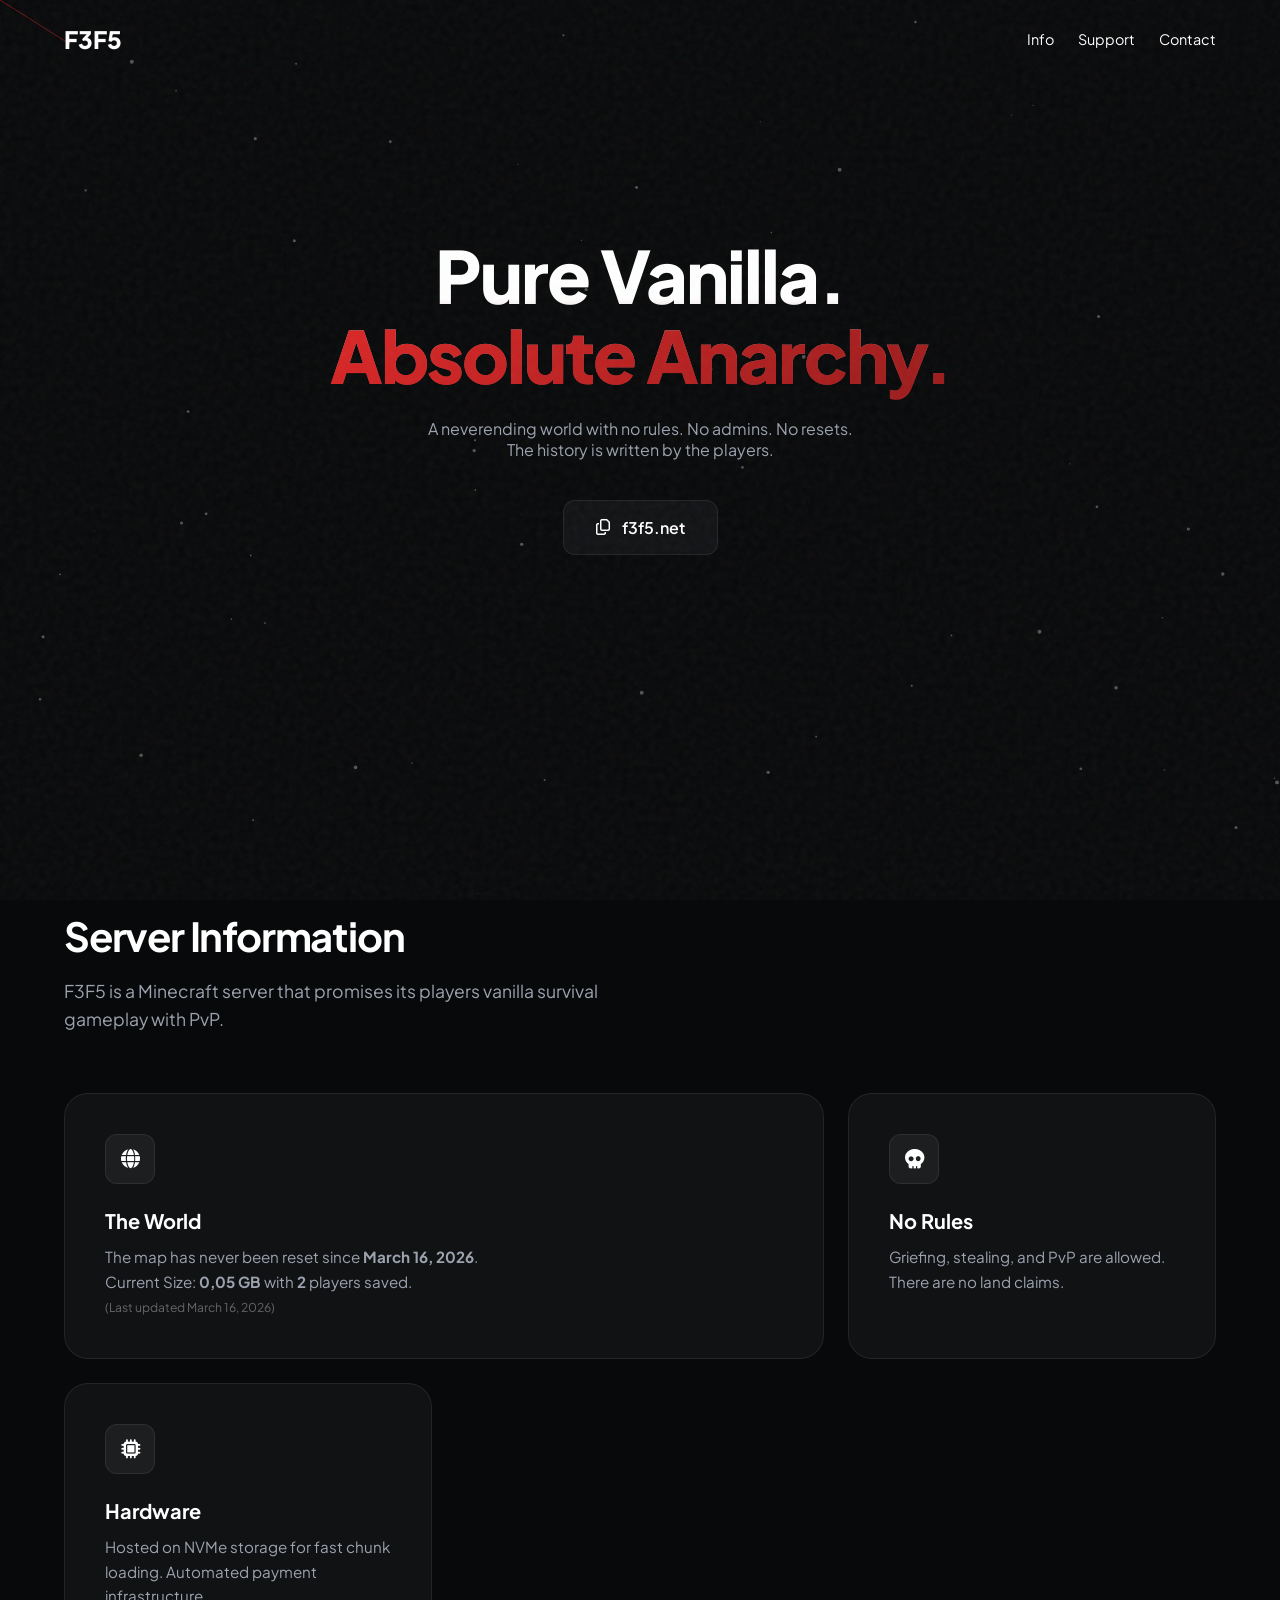
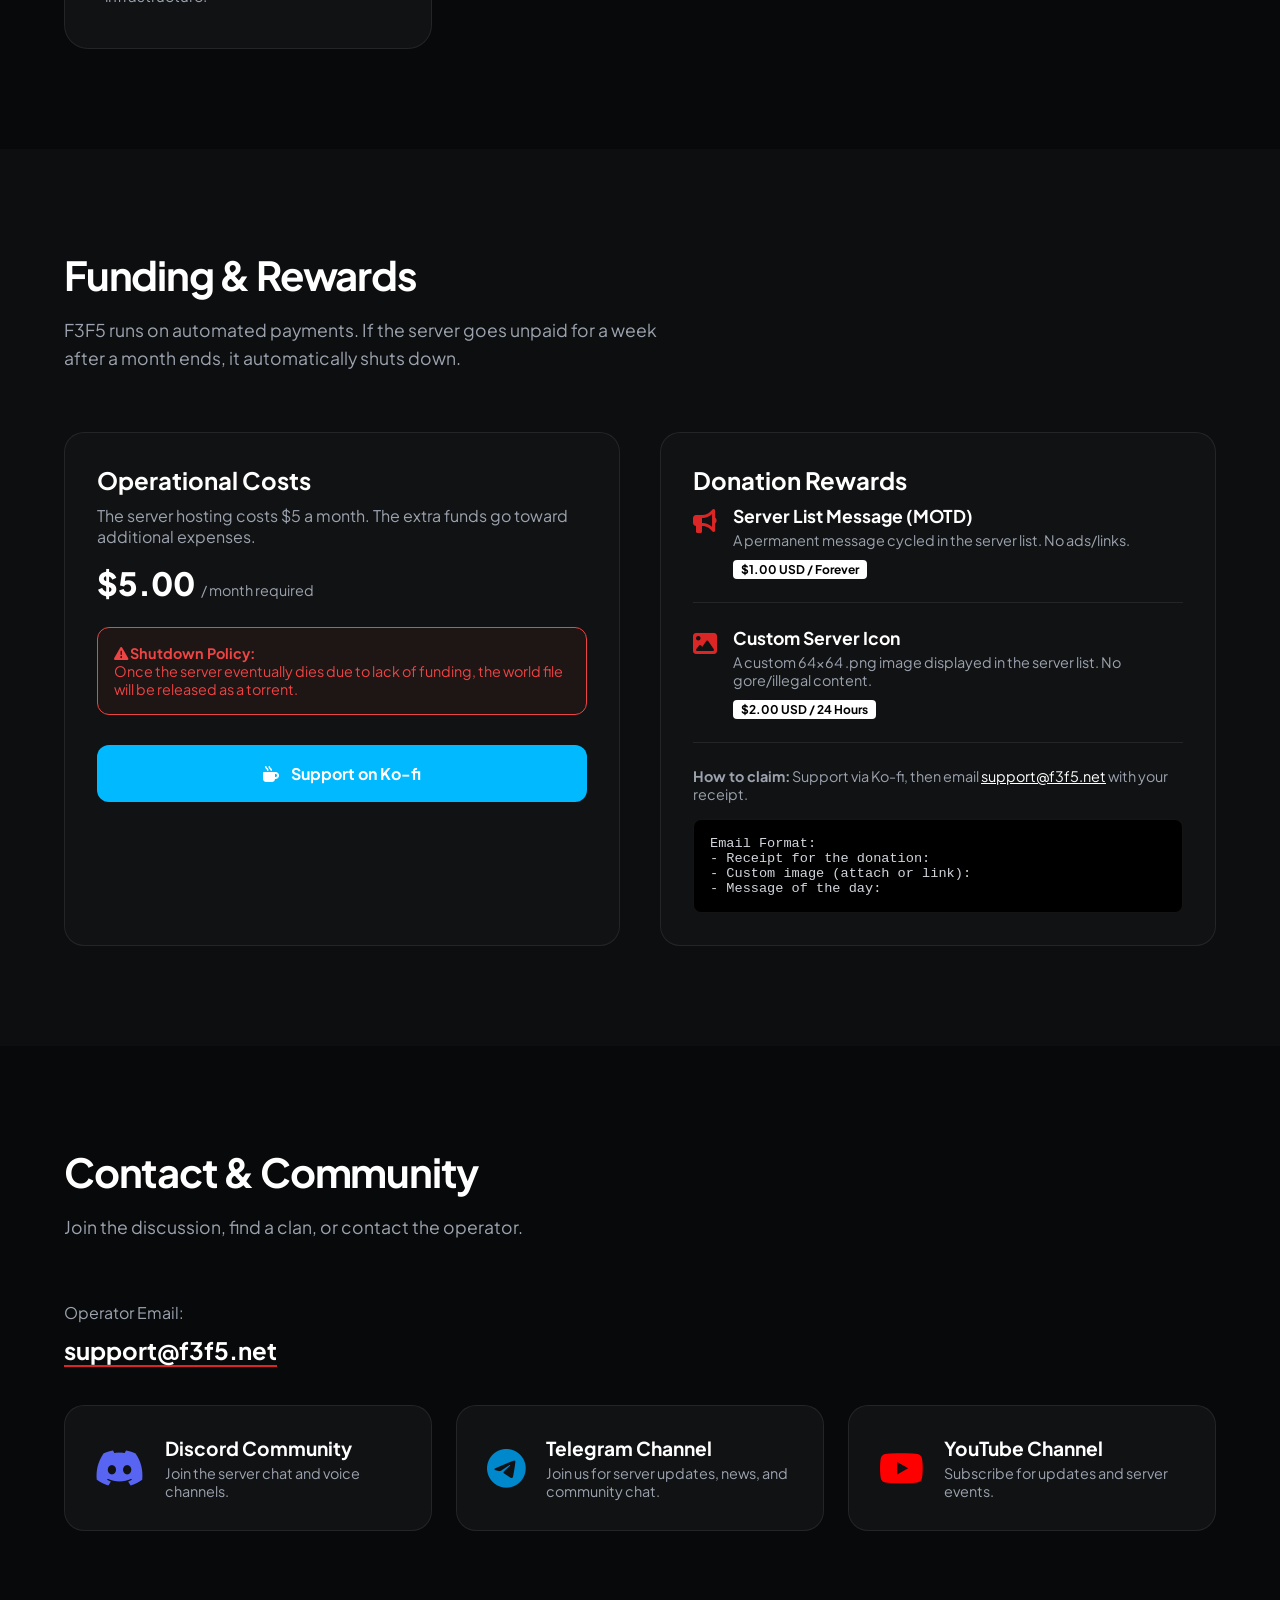
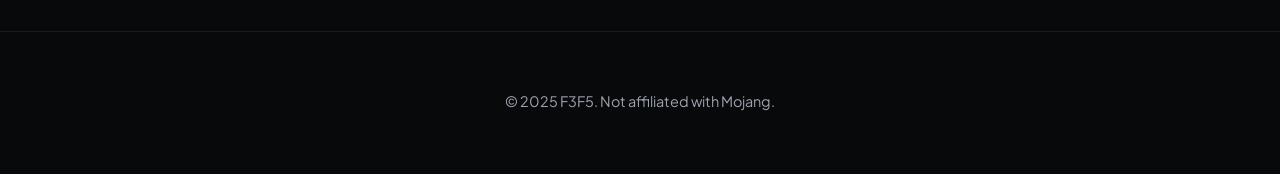
==== index.html @ 876289f9 "feat: add SEO meta tags" ====
<!DOCTYPE html>
<html lang="en">
<head>
    <meta charset="UTF-8">
    <meta name="viewport" content="width=device-width, initial-scale=1.0">
    <title>F3F5</title>

    <!-- SEO -->
    <meta name="description" content="F3F5 is a pure vanilla anarchy Minecraft server. A world with no resets, no rules, and no admins.">
    <link rel="canonical" href="https://f3f5.net/">
    <meta name="referrer" content="no-referrer-when-downgrade">
    
    <!-- Open Graph -->
    <meta property="og:site_name" content="F3F5">
    <meta property="og:type" content="website">
    <meta property="og:title" content="F3F5">
    <meta property="og:description" content="F3F5 is a pure vanilla anarchy Minecraft server. A world with no resets, no rules, and no admins.">
    <meta property="og:url" content="https://f3f5.net/">
    
    <!-- Twitter Cards -->
    <meta name="twitter:card" content="summary">
    <meta name="twitter:title" content="F3F5">
    <meta name="twitter:description" content="F3F5 is a pure vanilla anarchy Minecraft server. A world with no resets, no rules, and no admins.">
    <meta name="twitter:url" content="https://f3f5.net/">

    <!-- FAVICON -->
    <link rel="icon" type="image/png" href="/favicon-96x96.png" sizes="96x96" />
    <link rel="icon" type="image/png" href="/favicon-96x96.png" sizes="96x96" />
    <link rel="icon" type="image/svg+xml" href="/favicon.svg" />
    <link rel="shortcut icon" href="/favicon.ico" />
    <link rel="apple-touch-icon" sizes="180x180" href="/apple-touch-icon.png" />
    <meta name="apple-mobile-web-app-title" content="f3f5" />
    <link rel="manifest" href="/site.webmanifest" />

    <!-- Fonts: Plus Jakarta Sans -->
    <link rel="preconnect" href="https://fonts.googleapis.com">
    <link rel="preconnect" href="https://fonts.gstatic.com" crossorigin>
    <link href="https://fonts.googleapis.com/css2?family=Plus+Jakarta+Sans:wght@400;500;600;700;800&display=swap" rel="stylesheet">

    <!-- Icons -->
    <link rel="stylesheet" href="https://cdnjs.cloudflare.com/ajax/libs/font-awesome/6.4.0/css/all.min.css">

    <!-- AOS Animations CSS -->
    <link href="https://unpkg.com/aos@2.3.1/dist/aos.css" rel="stylesheet">

    <!-- Custom CSS -->
    <link rel="stylesheet" href="assets/css/style.css">
</head>
<body>

    <div class="noise-overlay"></div>

    <nav id="navbar">
        <div class="container nav-inner">
            <a href="#" class="logo">F3F5</a>
            <div class="nav-links">
                <a href="#info">Info</a>
                <a href="#funding">Support</a>
                <a href="#contact">Contact</a>
            </div>
        </div>
    </nav>

    <!-- HERO -->
    <section class="hero">
        <canvas id="particles-canvas"></canvas>
        <div class="container hero-content">
            <!--
            <div class="status-pill" data-aos="fade-down">
                <div class="status-dot"></div>
                Maintained by Anonymous
            </div>
            -->

            <h1 data-aos="zoom-in" data-aos-duration="1000">
                Pure Vanilla.<br><span class="gradient-text">Absolute Anarchy.</span>
            </h1>

            <p data-aos="fade-up" data-aos-delay="200" class="hero-desc">
                A neverending world with no rules. No admins. No resets.<br>
                The history is written by the players.
            </p>

            <div class="btn-copy" onclick="copyIp()" data-aos="fade-up" data-aos-delay="300">
                <i class="fa-regular fa-copy"></i>
                <span id="ip-text">f3f5.net</span>
            </div>
        </div>
    </section>

    <!-- INFO GRID -->
    <section id="info">
        <div class="container">
            <div class="section-header" data-aos="fade-right">
                <h2>Server Information</h2>
                <p>F3F5 is a Minecraft server that promises its players vanilla survival gameplay with PvP.</p>
            </div>

            <div class="spotlight-group" id="spotlight-grid">

                <!-- World Stats -->
                <div class="card bento-wide" data-aos="fade-up">
                    <div class="card-inner"></div>
                    <div class="card-content">
                        <div class="card-icon"><i class="fa-solid fa-globe"></i></div>
                        <div>
                            <h3>The World</h3>
                            <p>The map has never been reset since <strong>March 16, 2026</strong>.<br>
                            Current Size: <strong>0,05 GB</strong> with <strong>2</strong> players saved.<br>
                            <span class="sub-text">(Last updated March 16, 2026)</span></p>
                        </div>
                    </div>
                </div>

                <!-- Anarchy Concept -->
                <div class="card" data-aos="fade-up" data-aos-delay="100">
                    <div class="card-inner"></div>
                    <div class="card-content">
                        <div class="card-icon"><i class="fa-solid fa-skull"></i></div>
                        <h3>No Rules</h3>
                        <p>Griefing, stealing, and PvP are allowed. There are no land claims.</p>
                    </div>
                </div>

                <!-- Technical -->
                <div class="card" data-aos="fade-up" data-aos-delay="200">
                    <div class="card-inner"></div>
                    <div class="card-content">
                        <div class="card-icon"><i class="fa-solid fa-microchip"></i></div>
                        <h3>Hardware</h3>
                        <p>Hosted on NVMe storage for fast chunk loading. Automated payment infrastructure.</p>
                    </div>
                </div>

            </div>
        </div>
    </section>

    <!-- FUNDING & REWARDS -->
    <section id="funding" class="funding-section">
        <div class="container">
            <div class="section-header" data-aos="fade-right">
                <h2>Funding & Rewards</h2>
                <p>F3F5 runs on automated payments. If the server goes unpaid for a week after a month ends, it automatically shuts down.</p>
            </div>

            <div class="funding-grid">

                <!-- LEFT: Cost & Risk -->
                <div class="funding-box" data-aos="fade-right">
                    <h3 class="box-title">Operational Costs</h3>
                    <p class="text-muted">The server hosting costs $5 a month. The extra funds go toward additional expenses.</p>

                    <div class="price-tag">$5.00 <span class="sub-price">/ month required</span></div>

                    <div class="warning-box">
                        <i class="fa-solid fa-triangle-exclamation"></i>
                        <strong>Shutdown Policy:</strong><br>
                        Once the server eventually dies due to lack of funding, the world file will be released as a torrent.
                    </div>

                    <!-- KO-FI BUTTON -->
                    <a href="https://ko-fi.com/lokspel" target="_blank" class="btn-kofi" rel="noopener">
                          <i class="fa-solid fa-mug-hot"></i> Support on Ko-fi
                    </a>
                </div>

                <!-- RIGHT: Rewards -->
                <div class="funding-box" data-aos="fade-left">
                    <h3 class="box-title">Donation Rewards</h3>

                    <!-- Reward 1 -->
                    <div class="reward-item">
                        <div class="reward-icon"><i class="fa-solid fa-bullhorn"></i></div>
                        <div>
                            <h4 class="reward-title">Server List Message (MOTD)</h4>
                            <p class="reward-desc">A permanent message cycled in the server list. No ads/links.</p>
                            <span class="badge">$1.00 USD / Forever</span>
                        </div>
                    </div>

                    <!-- Reward 2 -->
                    <div class="reward-item">
                        <div class="reward-icon"><i class="fa-solid fa-image"></i></div>
                        <div>
                            <h4 class="reward-title">Custom Server Icon</h4>
                            <p class="reward-desc">A custom 64x64 .png image displayed in the server list. No gore/illegal content.</p>
                            <span class="badge">$2.00 USD / 24 Hours</span>
                        </div>
                    </div>

                    <div class="claim-instructions">
                        <p><strong>How to claim:</strong> Support via Ko-fi, then email <a href="mailto:support@f3f5.net" class="email-link">support@f3f5.net</a> with your receipt.</p>

                        <div class="code-block">
                            Email Format:<br>
                            - Receipt for the donation:<br>
                            - Custom image (attach or link):<br>
                            - Message of the day:
                        </div>
                    </div>
                </div>

            </div>
        </div>
    </section>

    <!-- CONTACT -->
    <section id="contact">
        <div class="container">
            <div class="section-header" data-aos="fade-up">
                <h2>Contact & Community</h2>
                <p>Join the discussion, find a clan, or contact the operator.</p>
            </div>

           <p class="contact-label">Operator Email:</p>
            <a href="mailto:support@f3f5.net" class="big-email">
                support@f3f5.net
            </a>

            <!-- SOCIAL GRID -->
            <div class="social-grid">

                <a href="/discord" target="_blank" class="social-card discord" data-aos="fade-up" data-aos-delay="100">
                    <i class="fa-brands fa-discord"></i>
                    <div class="social-info">
                        <h3>Discord Community</h3>
                        <p>Join the server chat and voice channels.</p>
                    </div>
                </a>

                <a href="https://t.me/f3f5_net" target="_blank" class="social-card telegram" data-aos="fade-up" data-aos-delay="300">
                    <i class="fa-brands fa-telegram"></i>
                        <div class="social-info">
                        <h3>Telegram Channel</h3>
                        <p>Join us for server updates, news, and community chat.</p>
                    </div>
                </a>

                <a href="https://www.youtube.com/@mishacantstream" target="_blank" class="social-card youtube" data-aos="fade-up" data-aos-delay="200">
                    <i class="fa-brands fa-youtube"></i>
                    <div class="social-info">
                        <h3>YouTube Channel</h3>
                        <p>Subscribe for updates and server events.</p>
                    </div>
                </a>

            </div>
        </div>
    </section>

    <footer>
        <div class="container">
            <p>&copy; 2025 F3F5. Not affiliated with Mojang.</p>
        </div>
    </footer>

    <div class="toast" id="toast">
        <i class="fa-solid fa-check-circle" style="color: #10b981;"></i>
        IP Copied: f3f5.net
    </div>

    <!-- AOS JS Library -->
    <script src="https://unpkg.com/aos@2.3.1/dist/aos.js"></script>

    <!-- Custom JS -->
    <script src="assets/js/script.js"></script>
</body>
</html>
---- assets/css/style.css ----
/* --- 1. SETUP & VARIABLES --- */
:root {
    --bg-main: #08090a;
    --bg-card: #111214;
    --accent: #dc2626; /* Red for Anarchy */
    --kofi: #00b9fe;
    --discord: #5865F2;
    --telegram: #0088cc;
    --youtube: #FF0000;
    --text-main: #ffffff;
    --text-muted: #9ca3af;
    --border: rgba(255, 255, 255, 0.08);
    --spotlight-color: rgba(255, 255, 255, 0.1);
    --spotlight-color: rgba(255, 255, 255, 0.1);
}

/* Globally prevent the page from being wider than the viewport */
html, body {
    max-width: 100%;
    overflow-x: hidden;
}

* { margin: 0; padding: 0; box-sizing: border-box; }

body {
    background-color: var(--bg-main);
    color: var(--text-main);
    font-family: 'Plus Jakarta Sans', sans-serif;
    position: relative;
}
/* Noise Texture */
.noise-overlay {
    position: fixed; top: 0; left: 0; width: 100%; height: 100%;
    background: url("data:image/svg+xml,%3Csvg viewBox='0 0 200 200' xmlns='http://www.w3.org/2000/svg'%3E%3Cfilter id='noiseFilter'%3E%3CfeTurbulence type='fractalNoise' baseFrequency='0.65' numOctaves='3' stitchTiles='stitch'/%3E%3C/filter%3E%3Crect width='100%25' height='100%25' filter='url(%23noiseFilter)' opacity='0.05'/%3E%3C/svg%3E");
    pointer-events: none; z-index: 999;
}

/* --- 2. UTILS --- */
.container { max-width: 1200px; margin: 0 auto; padding: 0 24px; position: relative; z-index: 2; }
section { padding: 100px 0; }

.section-header { margin-bottom: 60px; max-width: 600px; }
.section-header h2 { font-size: 2.5rem; font-weight: 700; margin-bottom: 16px; letter-spacing: -0.03em; }
.section-header p { color: var(--text-muted); font-size: 1.1rem; line-height: 1.6; }

.gradient-text {
    background: linear-gradient(135deg, #dc2626 0%, #991b1b 100%);
    -webkit-background-clip: text;
    -webkit-text-fill-color: transparent;
}

.text-muted { color: var(--text-muted); }

/* --- 3. CARDS --- */
.spotlight-group {
    display: grid;
    gap: 24px;
    grid-template-columns: repeat(auto-fit, minmax(300px, 1fr));
}

.card {
    background-color: var(--bg-card);
    border: 1px solid var(--border);
    border-radius: 24px;
    padding: 40px;
    position: relative;
    overflow: hidden;
    transition: transform 0.3s ease;
    display: flex;
    flex-direction: column;
    justify-content: space-between;
}

.card::before {
    content: '';
    position: absolute;
    top: 0; left: 0; right: 0; bottom: 0;
    background: radial-gradient(
        800px circle at var(--mouse-x) var(--mouse-y), 
        var(--spotlight-color), 
        transparent 40%
    );
    z-index: 0; opacity: 0; transition: opacity 0.5s; pointer-events: none;
}

.card-inner { position: absolute; inset: 1px; background: var(--bg-card); border-radius: 23px; z-index: 1; }
.card-content { position: relative; z-index: 2; height: 100%; display: flex; flex-direction: column; }
.card:hover { transform: translateY(-5px); }
.card:hover::before { opacity: 1; }

.bento-wide { grid-column: span 2; }
@media(max-width: 768px) { .bento-wide { grid-column: span 1; } }

.card-icon {
    width: 50px; height: 50px; border-radius: 12px;
    background: rgba(255,255,255,0.05); display: flex; align-items: center; justify-content: center;
    font-size: 1.2rem; margin-bottom: 24px; color: #fff; border: 1px solid var(--border);
}
.card h3 { font-size: 1.25rem; margin-bottom: 12px; font-weight: 700; }
.card p { color: var(--text-muted); line-height: 1.6; font-size: 0.95rem; }
.sub-text { font-size: 0.8em; color: #666; }

/* --- 4. HERO --- */
.hero {
    min-height: 90vh; display: flex; align-items: center; justify-content: center;
    text-align: center; position: relative; padding-top: 80px;
}
#particles-canvas { position: absolute; top: 0; left: 0; width: 100%; height: 100%; z-index: 0; }
.hero-content { z-index: 3; position: relative; padding: 0 20px; }

.status-pill {
    display: inline-flex; align-items: center; gap: 8px;
    padding: 8px 16px; border-radius: 50px;
    background: rgba(220, 38, 38, 0.1);
    border: 1px solid rgba(220, 38, 38, 0.2);
    font-size: 0.85rem; font-weight: 600; color: #ef4444;
    margin-bottom: 30px; backdrop-filter: blur(10px);
}
.status-dot { width: 6px; height: 6px; background: #ef4444; border-radius: 50%; box-shadow: 0 0 10px #ef4444; }

.hero h1 {
    font-size: 4.5rem; font-weight: 800; line-height: 1.1; margin-bottom: 24px;
    letter-spacing: -2px;
    background: linear-gradient(to bottom, #fff 40%, #7f1d1d 100%);
    -webkit-background-clip: text; -webkit-text-fill-color: transparent;
}
.hero-desc { max-width: 600px; margin: 0 auto 40px auto; color: var(--text-muted); }

.btn-copy {
    background: var(--bg-card); border: 1px solid var(--border); padding: 16px 32px;
    border-radius: 12px; color: #fff; font-weight: 600; display: flex; align-items: center; gap: 12px;
    cursor: pointer; transition: 0.3s; margin: 0 auto; width: fit-content;
}
.btn-copy:hover { border-color: var(--accent); box-shadow: 0 0 30px rgba(220, 38, 38, 0.2); }

/* --- 5. KOFI & FUNDING --- */
.funding-section { background: rgba(255,255,255,0.02); }
.funding-grid { display: grid; grid-template-columns: 1fr 1fr; gap: 40px; margin-top: 40px; }
.funding-box {
    background: rgba(255,255,255,0.02); border: 1px solid var(--border);
    padding: 32px; border-radius: 20px;
}
.box-title { font-size: 1.5rem; margin-bottom: 10px; }
.price-tag { font-size: 2rem; font-weight: 800; color: var(--text-main); margin: 16px 0; }
.sub-price { font-size: 0.9rem; color: var(--text-muted); font-weight: 400; }

.warning-box {
    margin-top: 24px; padding: 16px; border: 1px solid #ef4444; border-radius: 12px;
    background: rgba(239, 68, 68, 0.05); color: #ef4444; font-size: 0.9rem;
}

.btn-kofi {
    background: var(--kofi);
    color: #fff;
    padding: 18px 32px;
    border-radius: 12px;
    font-weight: 700;
    text-decoration: none;
    display: flex;
    align-items: center;
    justify-content: center;
    gap: 12px;
    transition: all 0.3s ease;
    margin-top: 30px;
    border: none;
}
.btn-kofi:hover { transform: translateY(-2px); box-shadow: 0 10px 30px rgba(0, 185, 254, 0.3); }

/* Rewards */
.reward-item {
    display: flex; align-items: flex-start; gap: 16px; margin-bottom: 24px;
    padding-bottom: 24px; border-bottom: 1px solid var(--border);
}
.reward-item:last-child { border-bottom: none; margin-bottom: 0; padding-bottom: 0; }
.reward-icon { font-size: 1.5rem; color: var(--accent); }
.reward-title { font-size: 1.1rem; margin-bottom: 4px; }
.reward-desc { font-size: 0.9rem; color: var(--text-muted); margin-bottom: 8px; }
.badge { background: #fff; color: #000; font-size: 0.75rem; padding: 2px 8px; border-radius: 4px; font-weight: 700; }

.claim-instructions { margin-top: 20px; font-size: 0.9rem; color: var(--text-muted); }
.email-link { color: #fff; }
.code-block {
    background: #000; padding: 16px; border-radius: 8px; font-family: monospace;
    font-size: 0.85rem; color: #d1d5db; margin-top: 16px; border: 1px solid var(--border);
}

/* --- 6. SOCIAL CARDS --- */
.social-grid {
    display: grid;
    grid-template-columns: repeat(auto-fit, minmax(250px, 1fr));
    gap: 24px;
    margin-top: 40px;
}
.social-card {
    background: var(--bg-card);
    border: 1px solid var(--border);
    border-radius: 20px;
    padding: 30px;
    text-decoration: none;
    color: #fff;
    display: flex;
    align-items: center;
    gap: 20px;
    transition: all 0.3s ease;
}
.social-card i { font-size: 2.5rem; transition: 0.3s; }
.social-card.discord:hover { border-color: var(--discord); background: rgba(88, 101, 242, 0.1); }
.social-card.discord i { color: var(--discord); }
.social-card.telegram:hover { border-color: #0088cc; background: rgba(0, 136, 204, 0.1); } .social-card.telegram i { color: #0088cc; }
.social-card.youtube:hover { border-color: var(--youtube); background: rgba(255, 0, 0, 0.1); }
.social-card.youtube i { color: var(--youtube); }
.social-info h3 { font-size: 1.2rem; margin-bottom: 4px; }
.social-info p { color: var(--text-muted); font-size: 0.9rem; }

.contact-label { color: var(--text-muted); margin-bottom: 12px; }
.big-email { font-size: 1.5rem; color: #fff; text-decoration: none; font-weight: 700; border-bottom: 2px solid var(--accent); }

/* --- 7. NAVBAR & FOOTER --- */
nav {
    position: fixed; top: 0; width: 100%; z-index: 100; padding: 24px 0; transition: 0.3s;
}
nav.scrolled {
    padding: 16px 0; background: rgba(8, 9, 10, 0.9);
    backdrop-filter: blur(12px); border-bottom: 1px solid var(--border);
}
.nav-inner { display: flex; justify-content: space-between; align-items: center; }
.logo { font-weight: 800; font-size: 1.5rem; color: #fff; text-decoration: none; }
.nav-links { display: flex; gap: 24px; }
.nav-links a { color: #fff; text-decoration: none; font-size: 0.9rem; }

footer { padding: 60px 0; border-top: 1px solid var(--border); text-align: center; color: var(--text-muted); font-size: 0.9rem; }

.toast {
    position: fixed; bottom: 30px; left: 50%; transform: translateX(-50%) translateY(100px);
    background: #fff; color: #000; padding: 12px 24px; border-radius: 50px;
    font-weight: 600; opacity: 0; transition: 0.4s; z-index: 1000;
}
.toast.show { transform: translateX(-50%) translateY(0); opacity: 1; }

@media (max-width: 900px) {
    .funding-grid { grid-template-columns: 1fr; }
    .hero h1 { font-size: 3rem; }
}
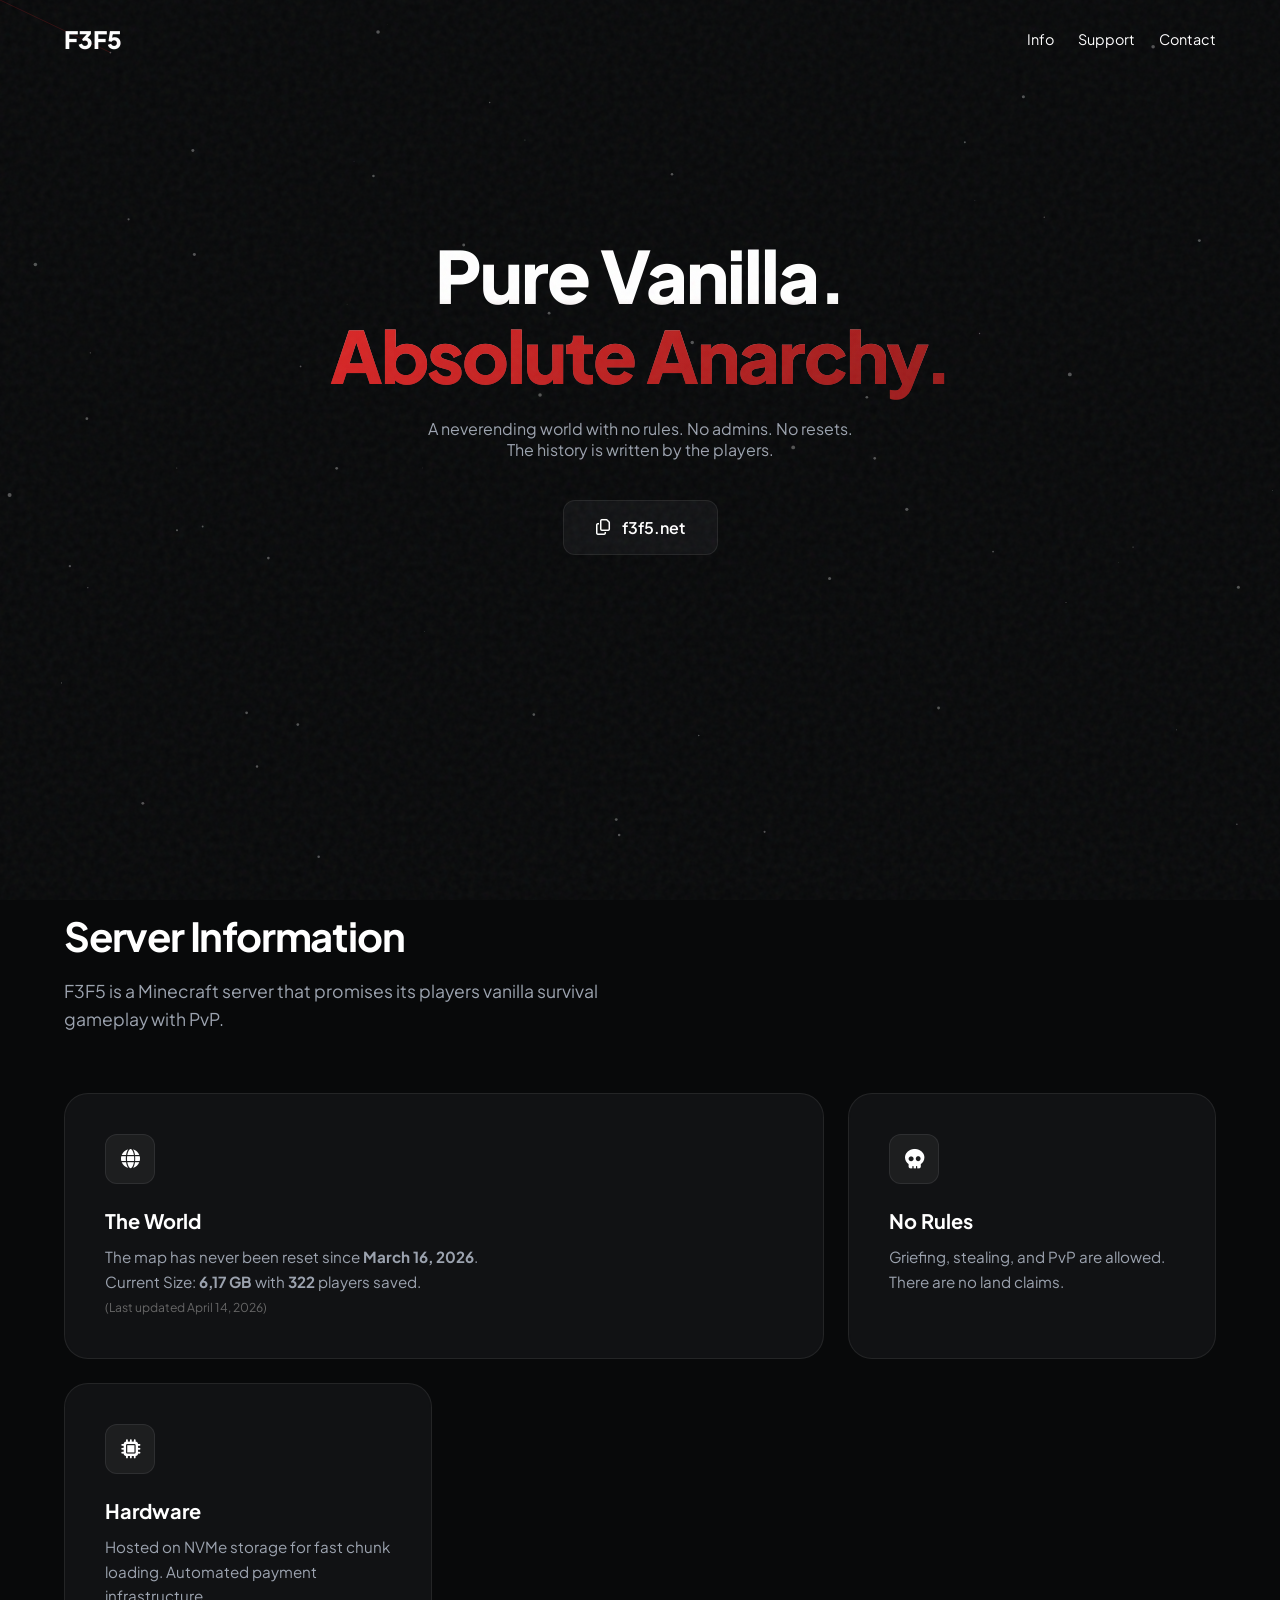
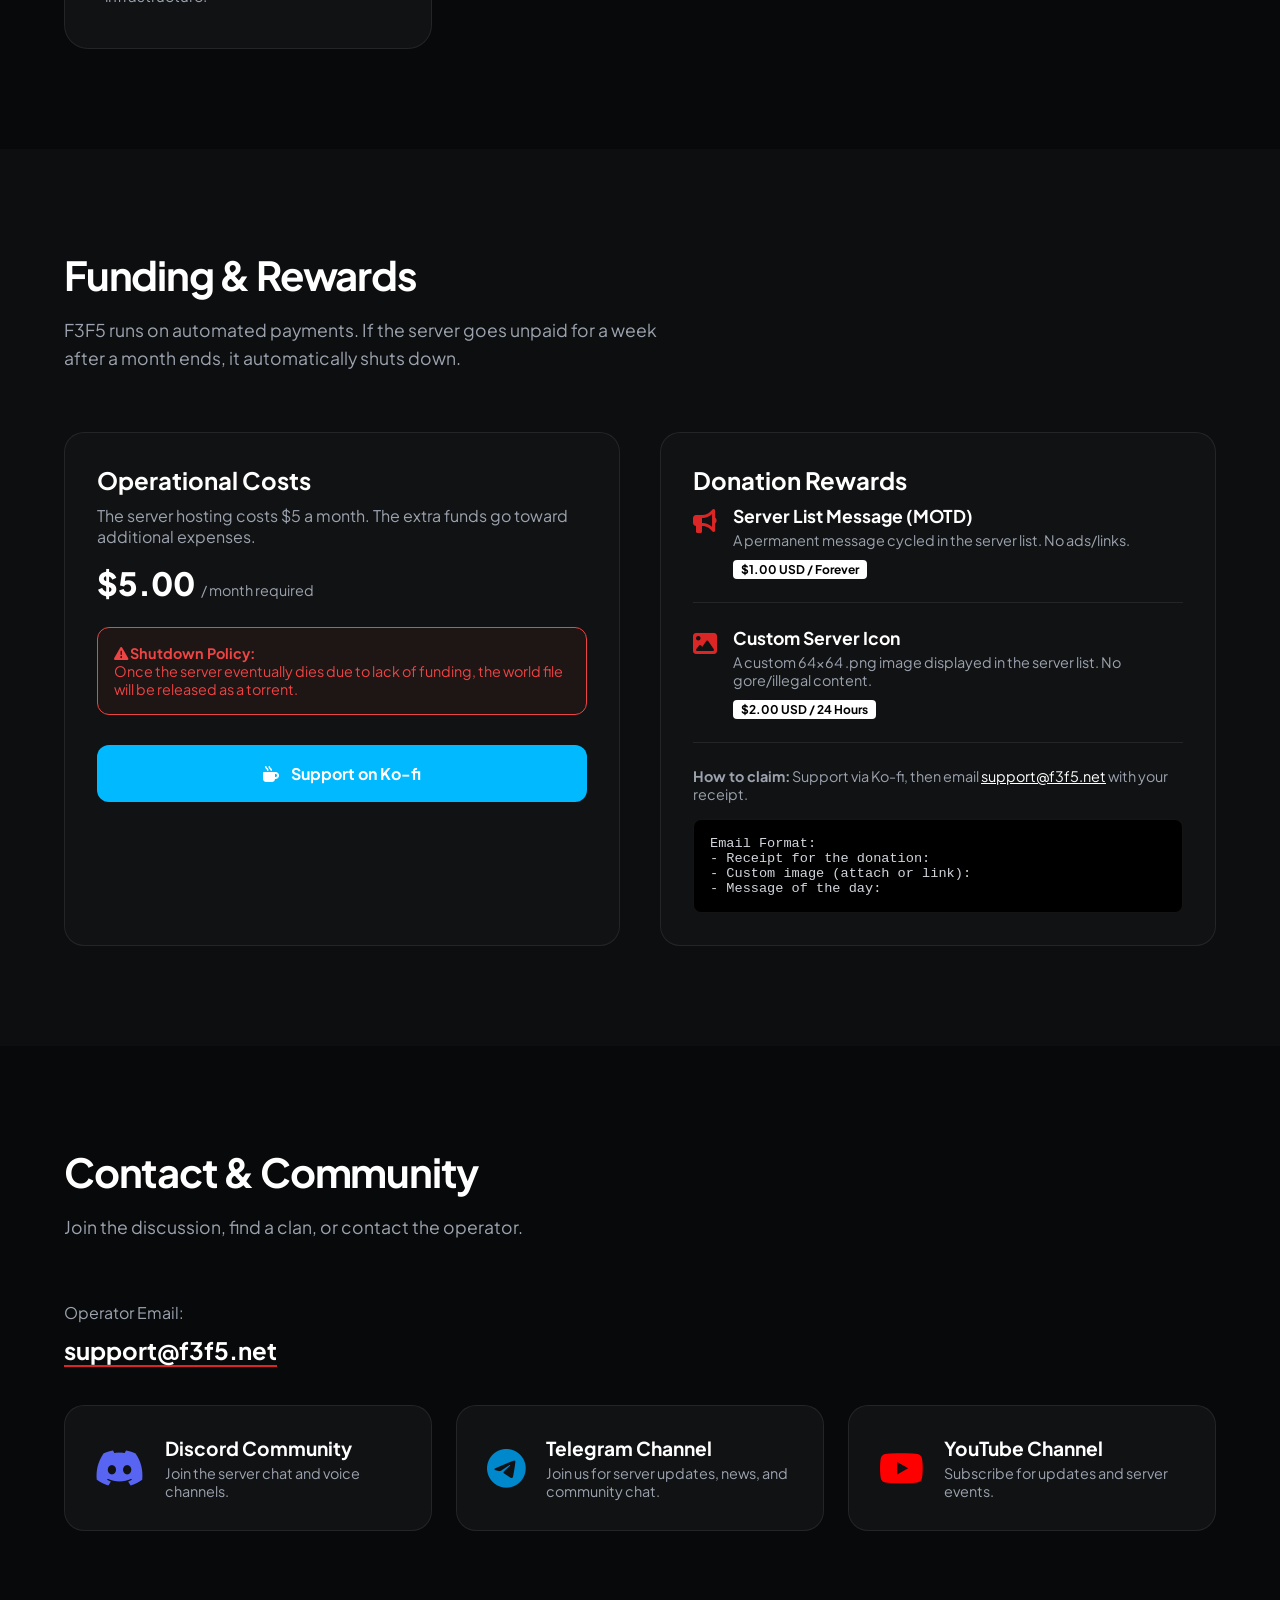
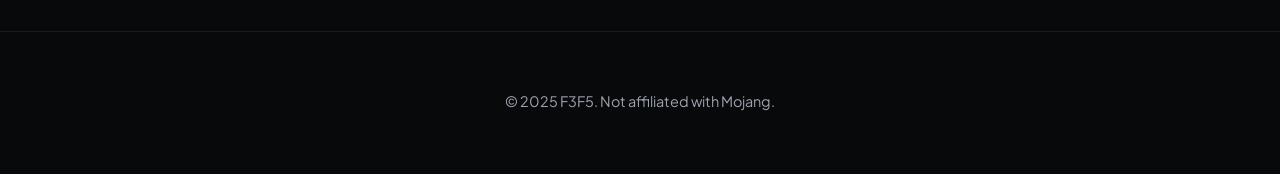
==== commit 098e1bf3: "Update index.html" ====
--- a/index.html
+++ b/index.html
@@ -106,8 +106,8 @@
                         <div>
                             <h3>The World</h3>
                             <p>The map has never been reset since <strong>March 16, 2026</strong>.<br>
-                            Current Size: <strong>0,05 GB</strong> with <strong>2</strong> players saved.<br>
-                            <span class="sub-text">(Last updated March 16, 2026)</span></p>
+                            Current Size: <strong>6,17 GB</strong> with <strong>322</strong> players saved.<br>
+                            <span class="sub-text">(Last updated April 14, 2026)</span></p>
                         </div>
                     </div>
                 </div>
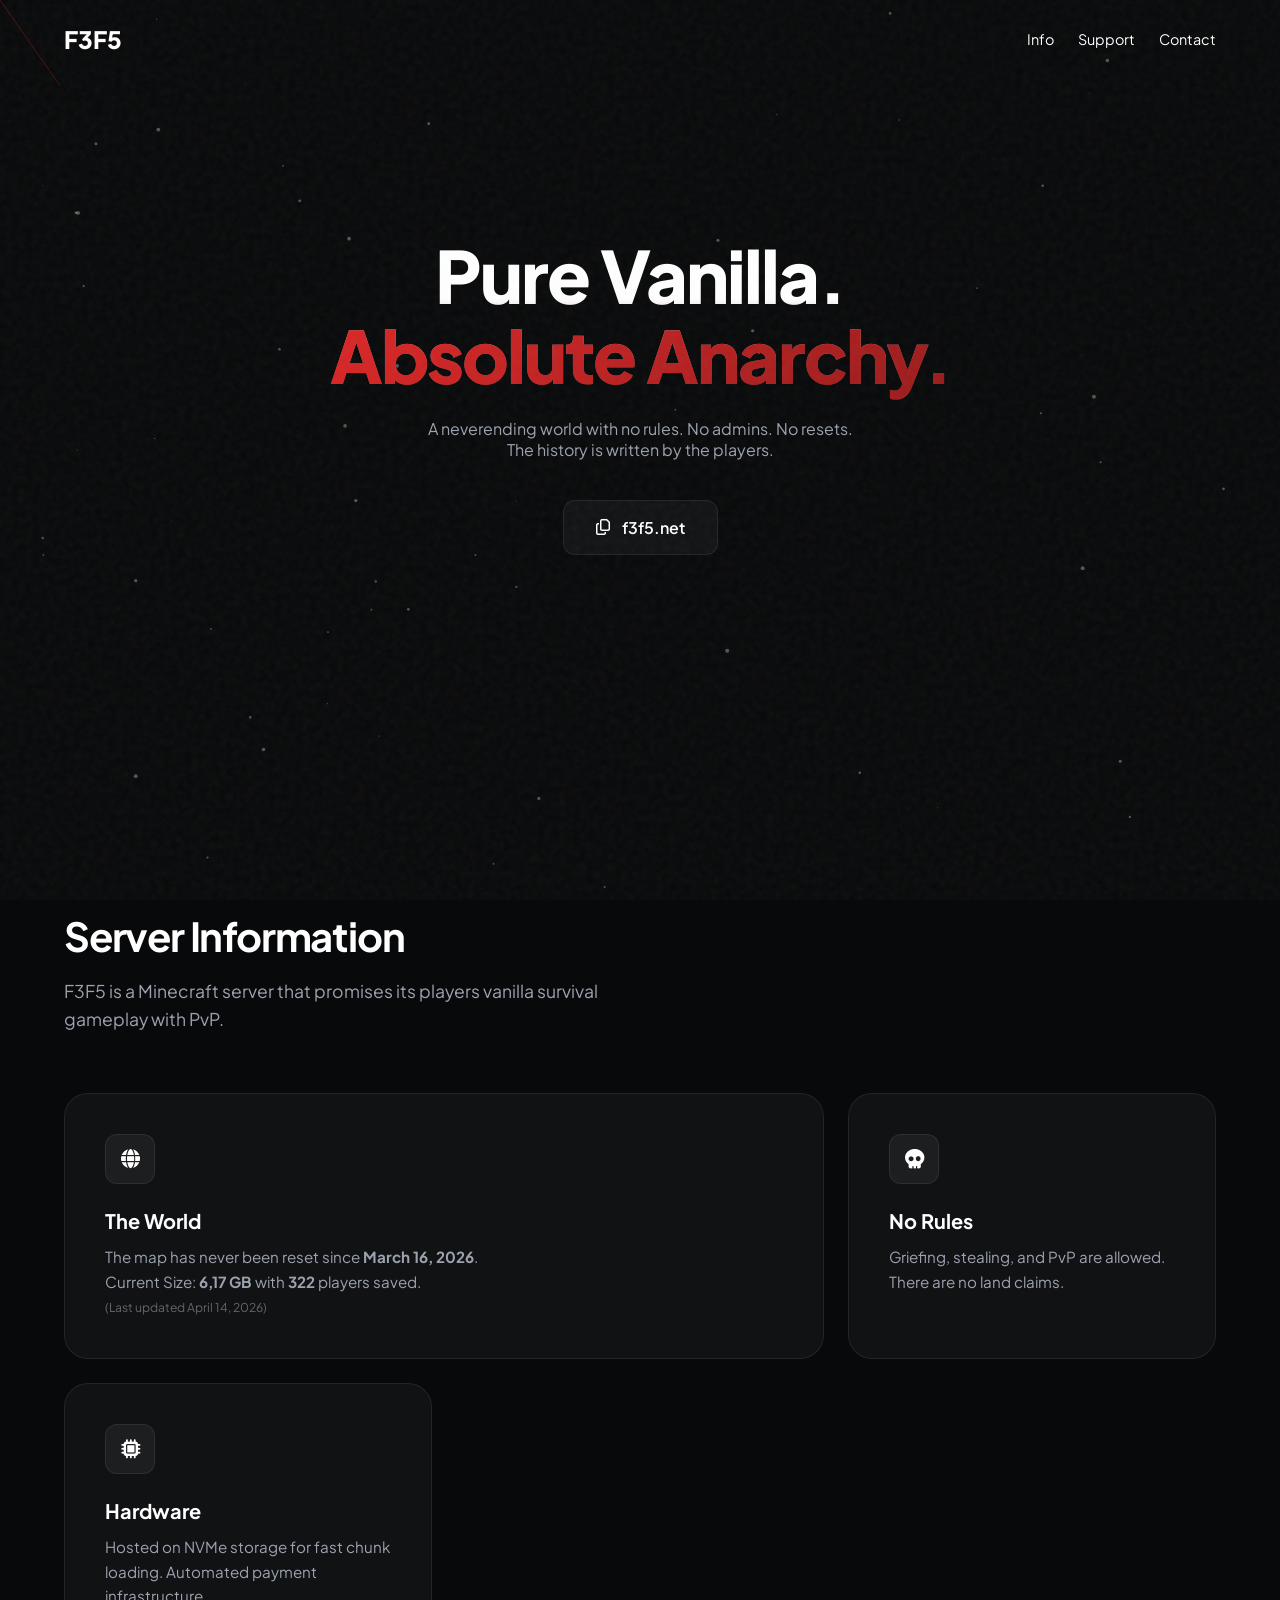
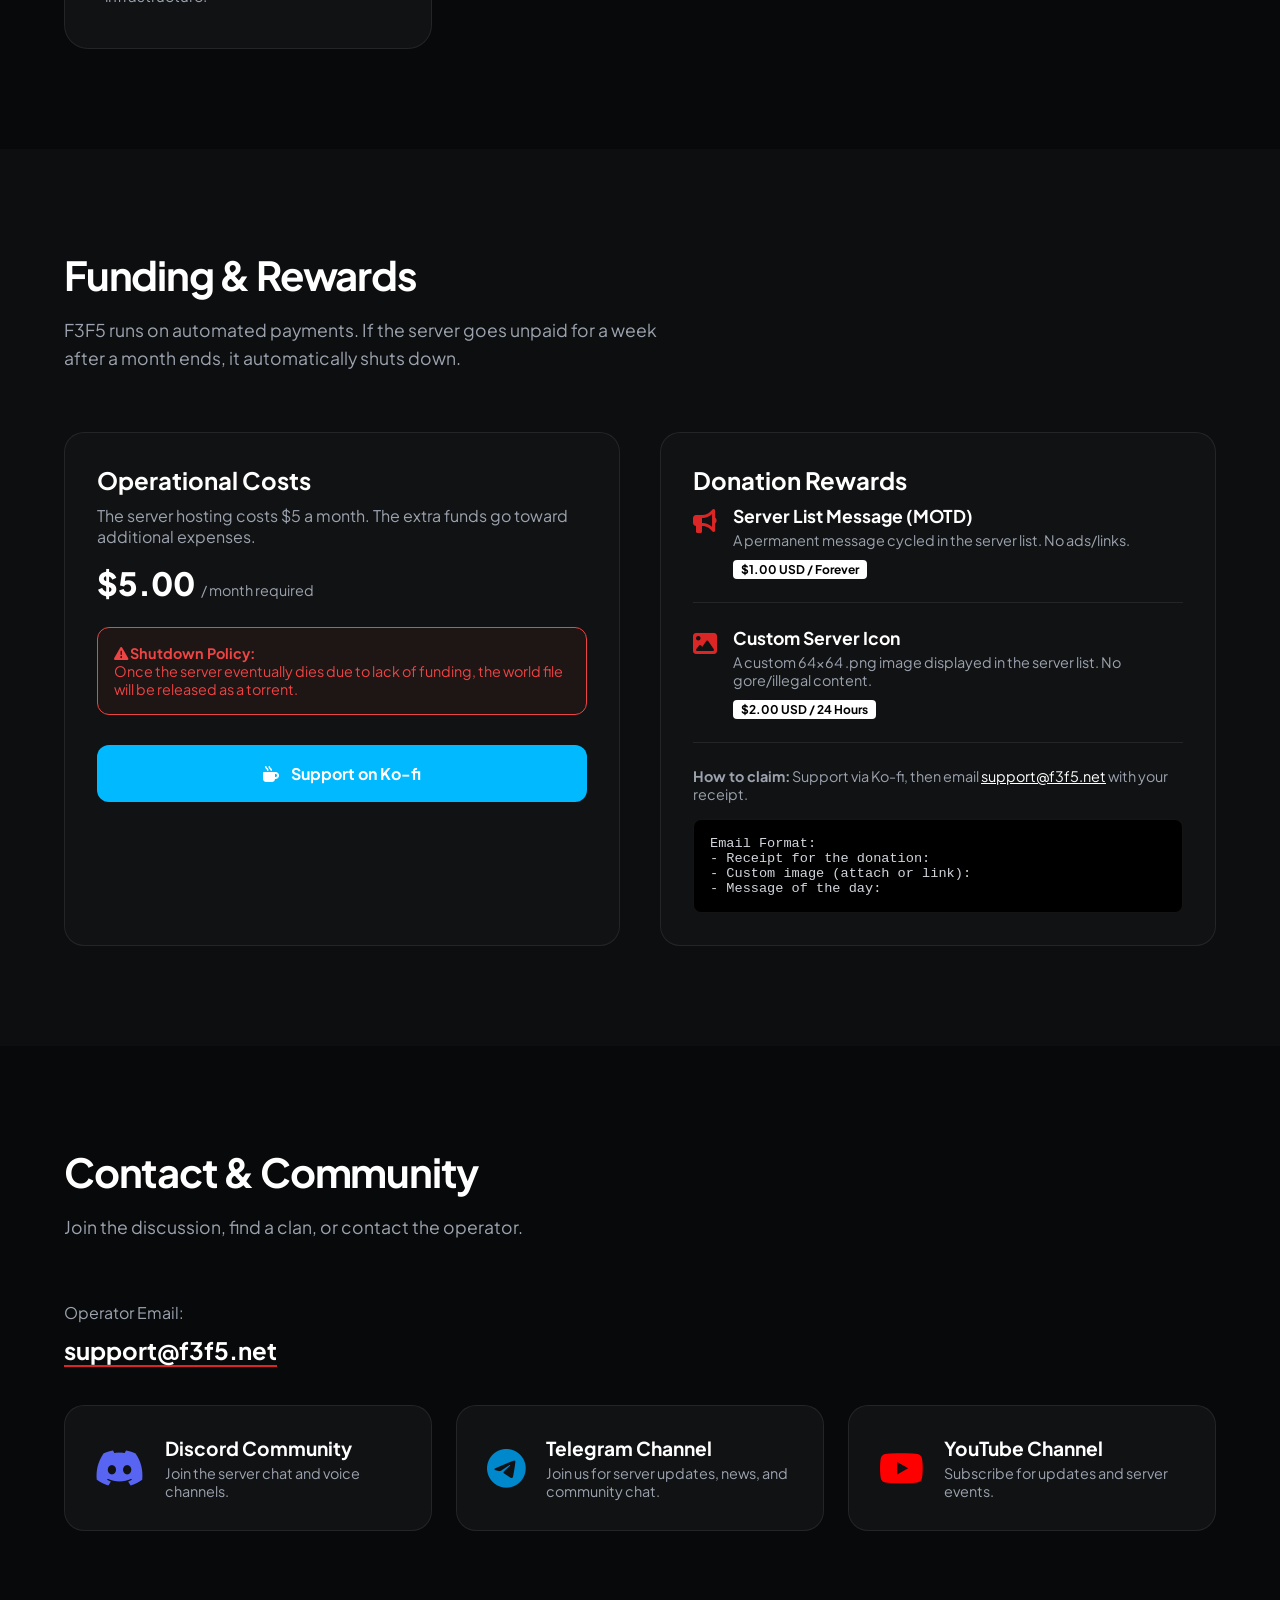
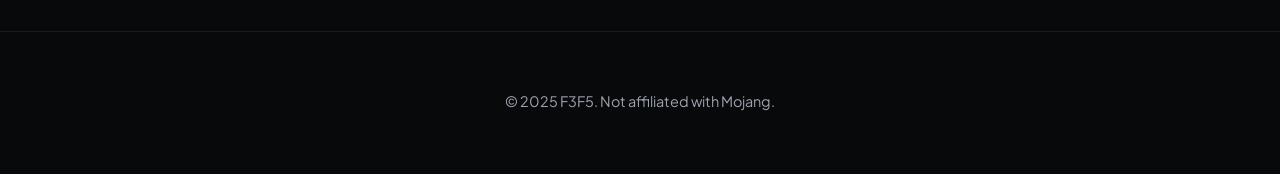
==== commit d58f7159: "LICENSE" ====
--- a/index.html
+++ b/index.html
@@ -265,5 +265,11 @@
 
     <!-- Custom JS -->
     <script src="assets/js/script.js"></script>
+
+    <!--
+    This Source Code Form is subject to the terms of the Mozilla Public
+    License, v. 2.0. If a copy of the MPL was not distributed with this
+    file, You can obtain one at https://mozilla.org/MPL/2.0/.
+    -->
 </body>
 </html>
--- a/assets/css/style.css
+++ b/assets/css/style.css
@@ -1,3 +1,9 @@
+/*
+This Source Code Form is subject to the terms of the Mozilla Public
+License, v. 2.0. If a copy of the MPL was not distributed with this
+file, You can obtain one at https://mozilla.org/MPL/2.0/.
+*/
+
 /* --- 1. SETUP & VARIABLES --- */
 :root {
     --bg-main: #08090a;
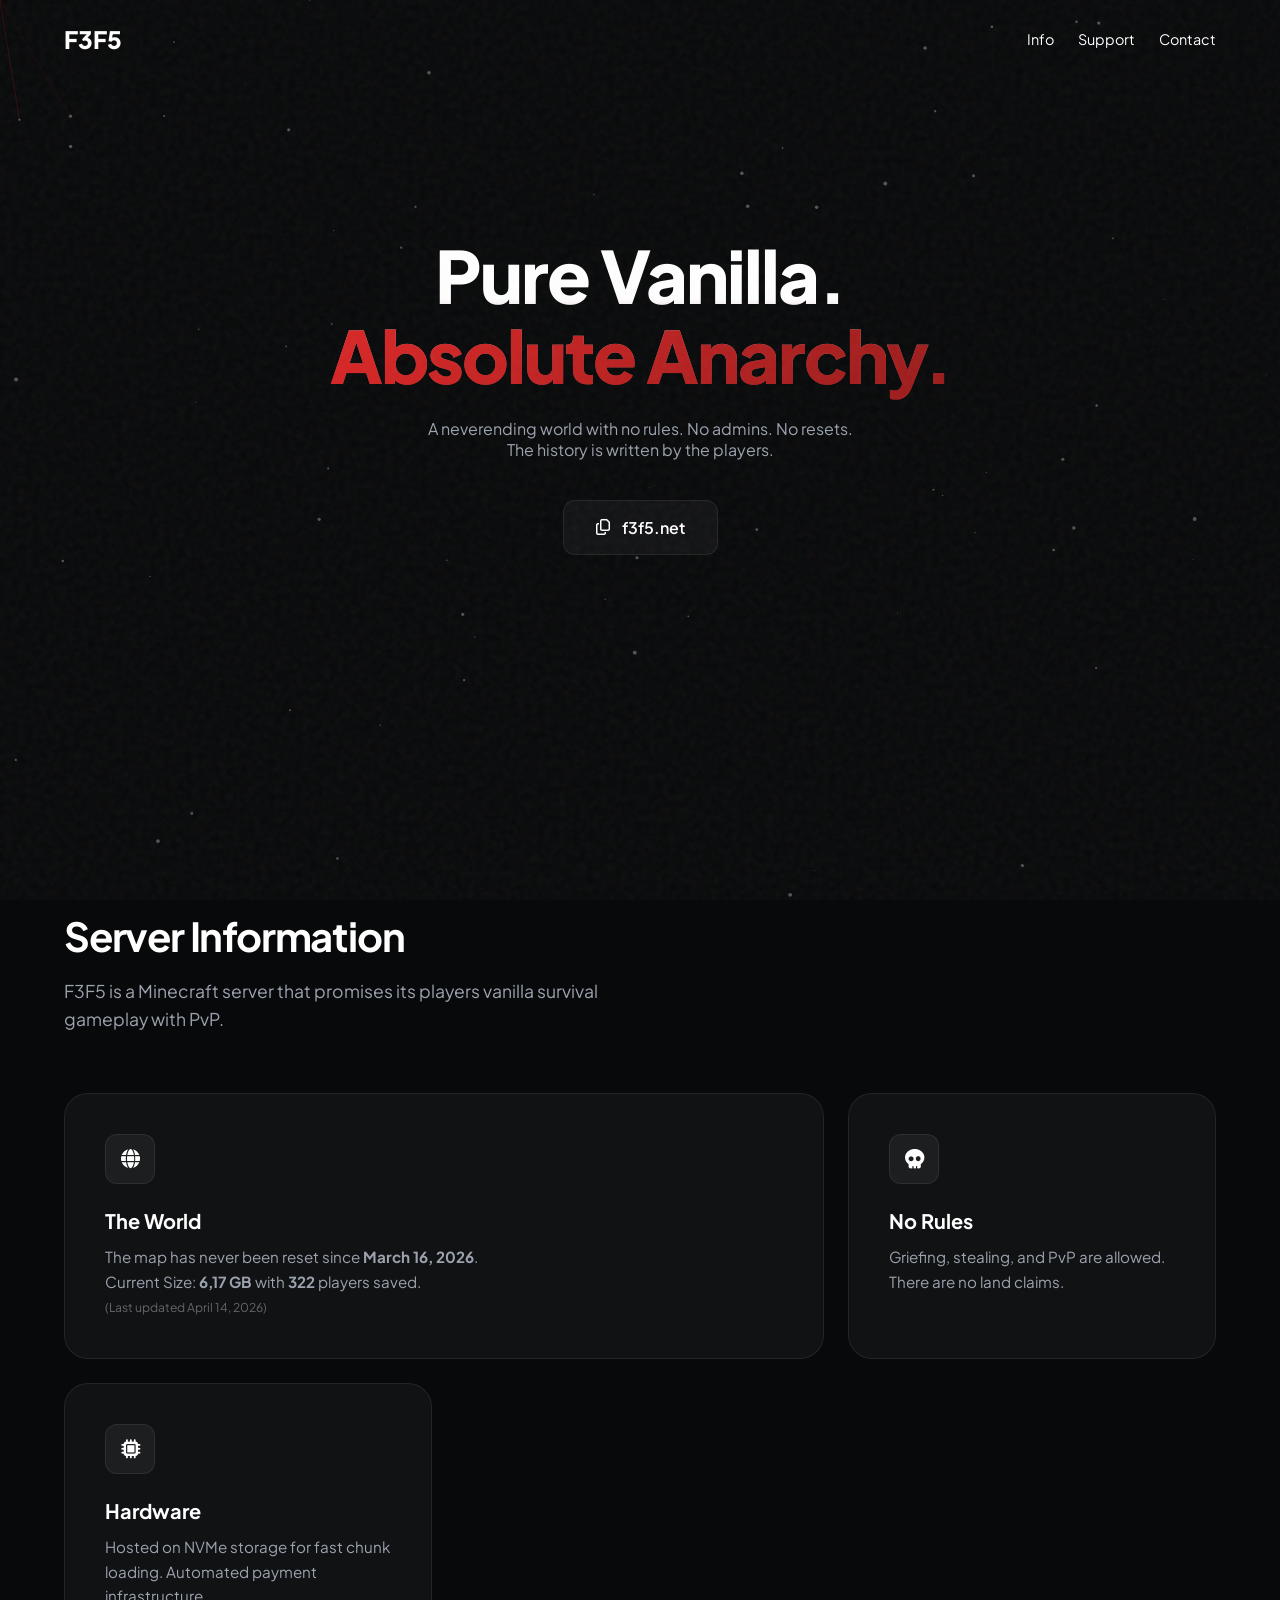
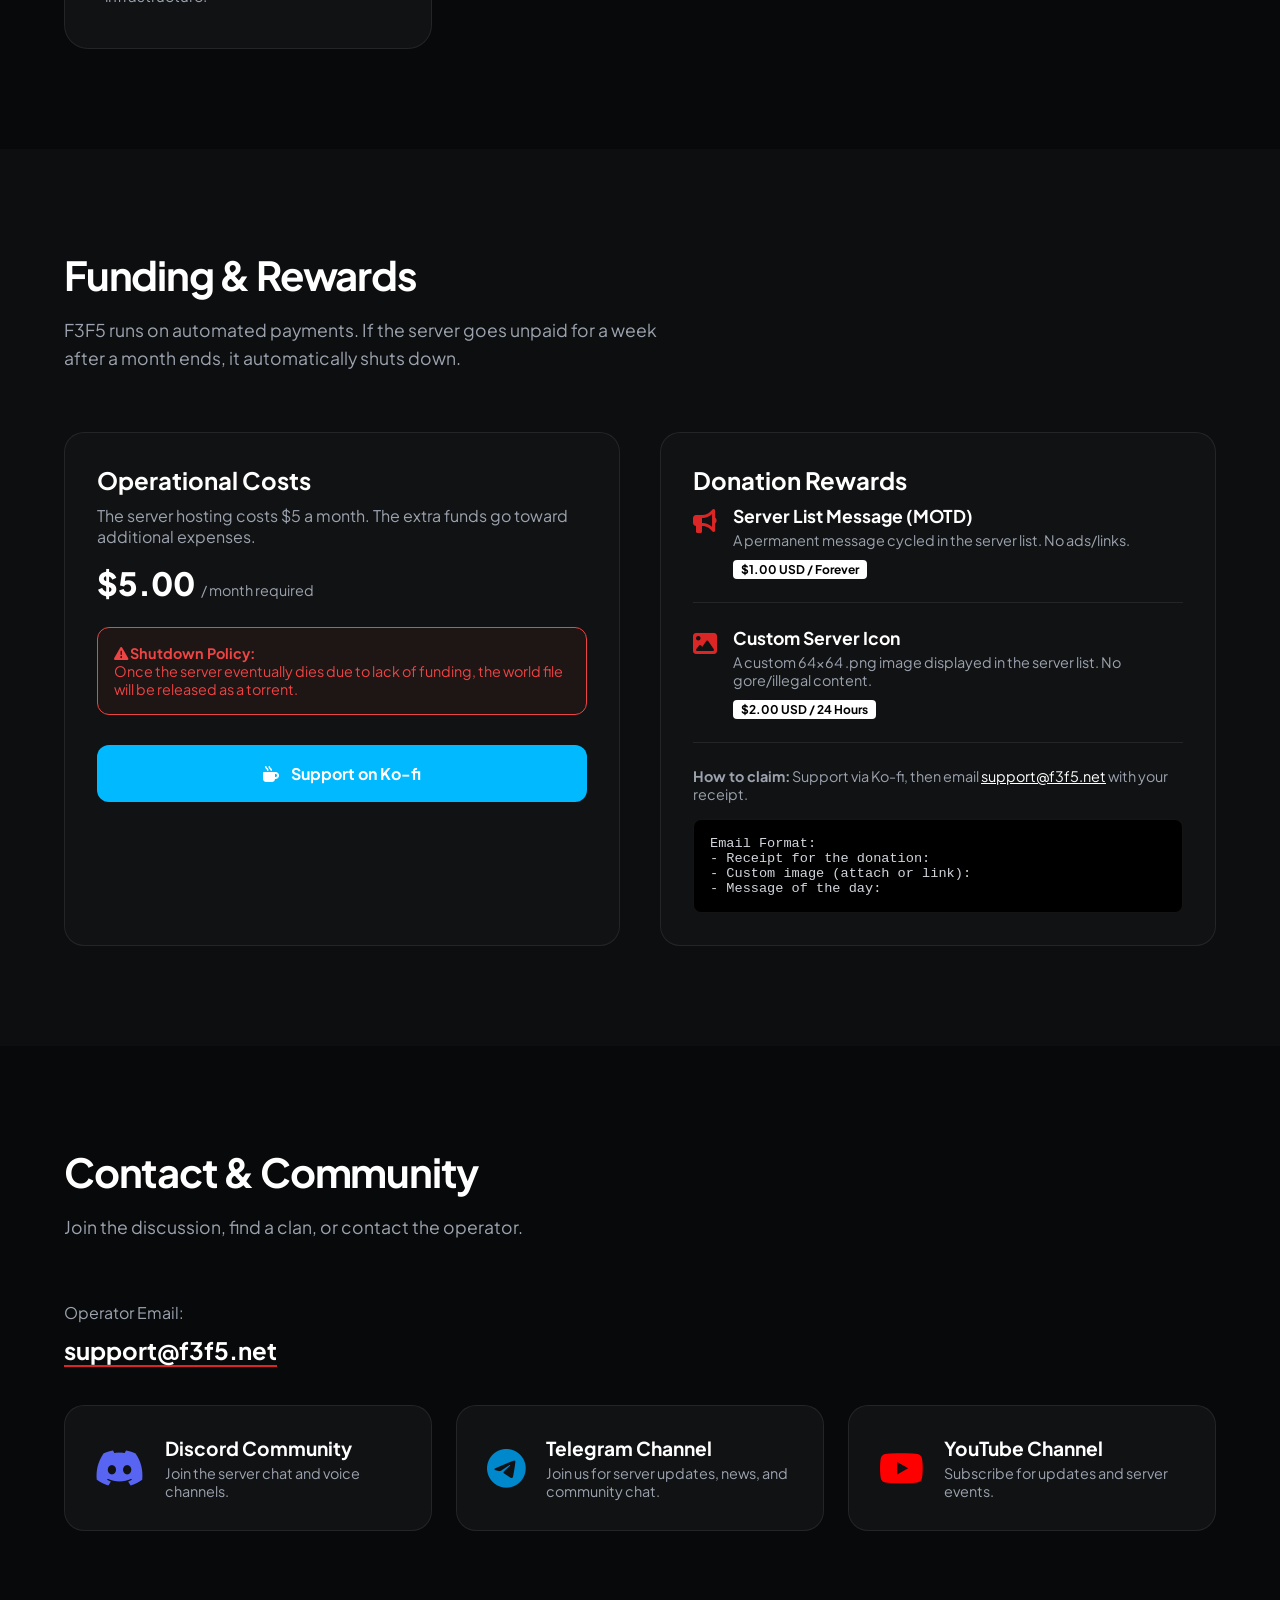
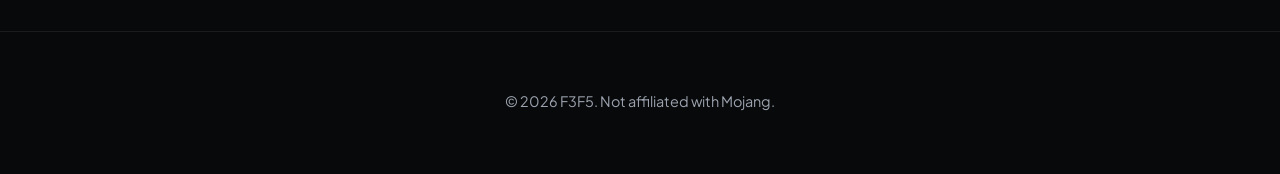
==== commit f0cad48b: "Update index.html" ====
--- a/index.html
+++ b/index.html
@@ -251,7 +251,7 @@
 
     <footer>
         <div class="container">
-            <p>&copy; 2025 F3F5. Not affiliated with Mojang.</p>
+            <p>&copy; 2026 F3F5. Not affiliated with Mojang.</p>
         </div>
     </footer>
 
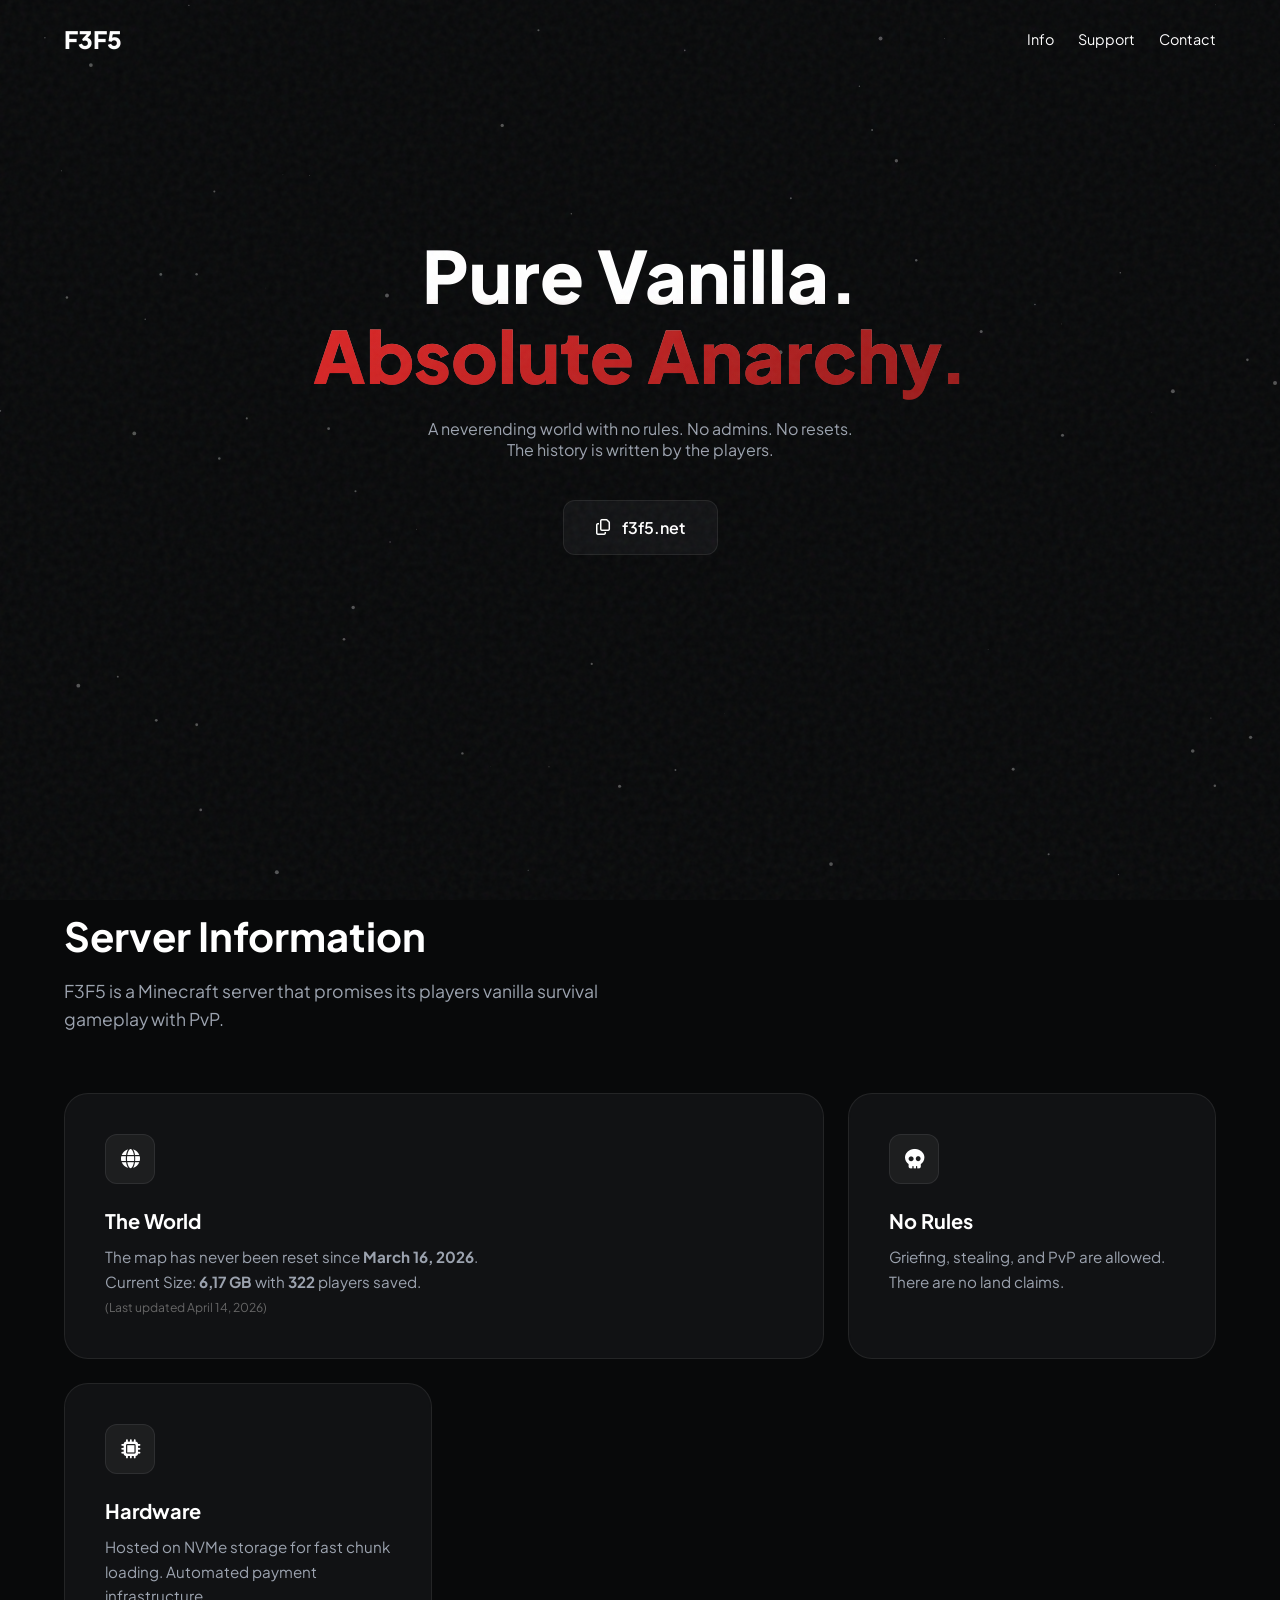
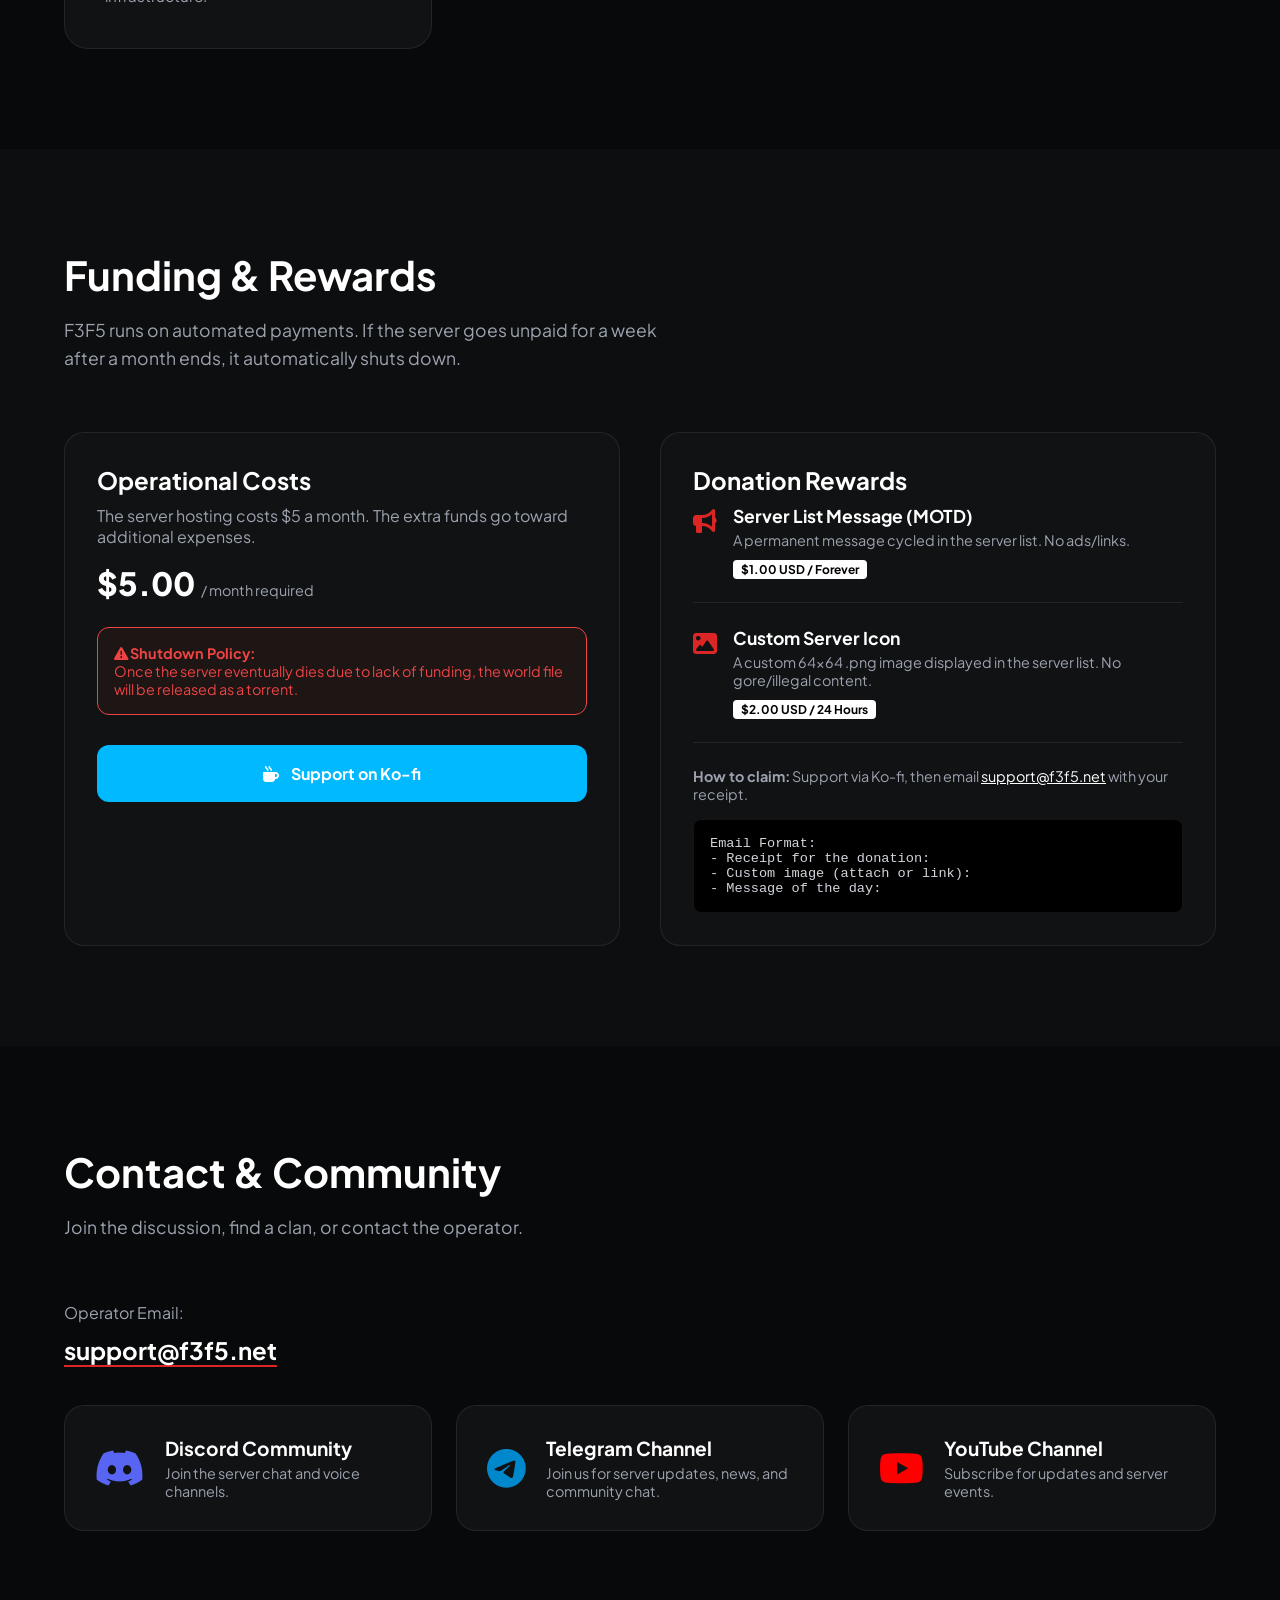
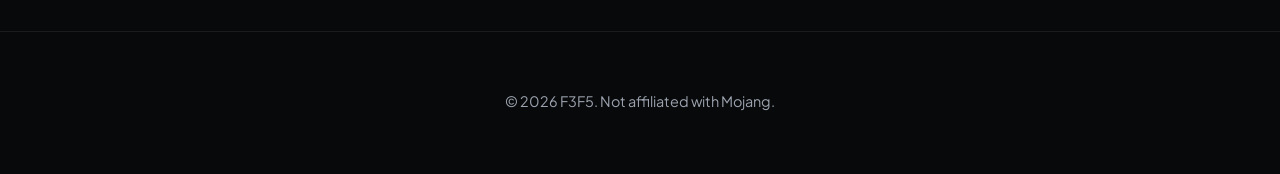
==== commit fd929732: "Fix responsive scaling and canvas cursor alignment" ====
--- a/index.html
+++ b/index.html
@@ -221,7 +221,7 @@
             <!-- SOCIAL GRID -->
             <div class="social-grid">
 
-                <a href="/discord" target="_blank" class="social-card discord" data-aos="fade-up" data-aos-delay="100">
+                <a href="/discord.html" target="_blank" class="social-card discord" data-aos="fade-up" data-aos-delay="100" rel="noopener">
                     <i class="fa-brands fa-discord"></i>
                     <div class="social-info">
                         <h3>Discord Community</h3>
@@ -229,7 +229,7 @@
                     </div>
                 </a>
 
-                <a href="https://t.me/f3f5_net" target="_blank" class="social-card telegram" data-aos="fade-up" data-aos-delay="300">
+                <a href="https://t.me/f3f5_net" target="_blank" class="social-card telegram" data-aos="fade-up" data-aos-delay="300" rel="noopener">
                     <i class="fa-brands fa-telegram"></i>
                         <div class="social-info">
                         <h3>Telegram Channel</h3>
@@ -237,7 +237,7 @@
                     </div>
                 </a>
 
-                <a href="https://www.youtube.com/@mishacantstream" target="_blank" class="social-card youtube" data-aos="fade-up" data-aos-delay="200">
+                <a href="https://www.youtube.com/@mishacantstream" target="_blank" class="social-card youtube" data-aos="fade-up" data-aos-delay="200" rel="noopener">
                     <i class="fa-brands fa-youtube"></i>
                     <div class="social-info">
                         <h3>YouTube Channel</h3>
--- a/assets/css/style.css
+++ b/assets/css/style.css
@@ -46,7 +46,7 @@
 section { padding: 100px 0; }
 
 .section-header { margin-bottom: 60px; max-width: 600px; }
-.section-header h2 { font-size: 2.5rem; font-weight: 700; margin-bottom: 16px; letter-spacing: -0.03em; }
+.section-header h2 { font-size: 2.5rem; font-weight: 700; margin-bottom: 16px; letter-spacing: 0; }
 .section-header p { color: var(--text-muted); font-size: 1.1rem; line-height: 1.6; }
 
 .gradient-text {
@@ -126,7 +126,7 @@
 
 .hero h1 {
     font-size: 4.5rem; font-weight: 800; line-height: 1.1; margin-bottom: 24px;
-    letter-spacing: -2px;
+    letter-spacing: 0;
     background: linear-gradient(to bottom, #fff 40%, #7f1d1d 100%);
     -webkit-background-clip: text; -webkit-text-fill-color: transparent;
 }
@@ -243,7 +243,197 @@
 }
 .toast.show { transform: translateX(-50%) translateY(0); opacity: 1; }
 
+@media (min-width: 1440px) {
+    .container {
+        max-width: clamp(1200px, calc(39.17vw + 636px), 2140px);
+        padding: 0 clamp(24px, calc(1vw + 9.6px), 48px);
+    }
+
+    section { padding: clamp(100px, calc(3.75vw + 46px), 190px) 0; }
+
+    .section-header {
+        max-width: clamp(600px, calc(15.83vw + 372px), 980px);
+        margin-bottom: clamp(60px, calc(1.67vw + 36px), 100px);
+    }
+    .section-header h2 { font-size: clamp(2.5rem, calc(1.24rem + 1.4vw), 4.6rem); }
+    .section-header p { font-size: clamp(1.1rem, calc(0.8rem + 0.33vw), 1.6rem); }
+
+    .spotlight-group {
+        gap: clamp(24px, calc(1vw + 9.6px), 48px);
+        grid-template-columns: repeat(auto-fit, minmax(clamp(300px, calc(8.33vw + 180px), 500px), 1fr));
+    }
+
+    .card {
+        padding: clamp(40px, calc(1.25vw + 22px), 70px);
+        border-radius: clamp(24px, calc(0.17vw + 21.6px), 28px);
+    }
+    .card-inner { border-radius: clamp(23px, calc(0.17vw + 20.6px), 27px); }
+    .card-icon {
+        width: clamp(50px, calc(1.33vw + 30.8px), 82px);
+        height: clamp(50px, calc(1.33vw + 30.8px), 82px);
+        font-size: clamp(1.2rem, calc(0.81rem + 0.43vw), 1.85rem);
+        margin-bottom: clamp(24px, calc(0.58vw + 15.6px), 38px);
+    }
+    .card h3 { font-size: clamp(1.25rem, calc(0.83rem + 0.47vw), 1.95rem); }
+    .card p { font-size: clamp(0.95rem, calc(0.71rem + 0.27vw), 1.35rem); }
+
+    .hero { padding-top: clamp(80px, calc(1.67vw + 56px), 120px); }
+    .hero h1 {
+        font-size: clamp(4.5rem, calc(1.8rem + 3vw), 9rem);
+        margin-bottom: clamp(24px, calc(0.58vw + 15.6px), 38px);
+    }
+    .hero-desc {
+        max-width: clamp(600px, calc(18.33vw + 336px), 1040px);
+        font-size: clamp(1rem, calc(0.55rem + 0.5vw), 1.75rem);
+        line-height: 1.7;
+        margin-bottom: clamp(40px, calc(0.58vw + 31.6px), 54px);
+    }
+    .btn-copy {
+        padding: clamp(16px, calc(0.33vw + 11.2px), 24px) clamp(32px, calc(0.92vw + 18.8px), 54px);
+        font-size: clamp(1rem, calc(0.7rem + 0.33vw), 1.5rem);
+        gap: clamp(12px, calc(0.17vw + 9.6px), 16px);
+    }
+
+    .funding-grid {
+        gap: clamp(40px, calc(1.33vw + 20.8px), 72px);
+        margin-top: clamp(40px, calc(0.67vw + 30.4px), 56px);
+    }
+    .funding-box {
+        padding: clamp(32px, calc(1.33vw + 12.8px), 64px);
+        border-radius: clamp(20px, calc(0.17vw + 17.6px), 24px);
+    }
+    .box-title { font-size: clamp(1.5rem, calc(0.96rem + 0.6vw), 2.4rem); }
+    .text-muted {
+        font-size: clamp(1rem, calc(0.79rem + 0.23vw), 1.35rem);
+        line-height: 1.65;
+    }
+    .price-tag {
+        font-size: clamp(2rem, calc(1.1rem + 1vw), 3.5rem);
+        margin: clamp(16px, calc(0.33vw + 11.2px), 24px) 0;
+    }
+    .sub-price { font-size: clamp(0.9rem, calc(0.84rem + 0.07vw), 1.05rem); }
+    .warning-box {
+        padding: clamp(16px, calc(0.42vw + 10px), 26px);
+        font-size: clamp(0.9rem, calc(0.67rem + 0.25vw), 1.28rem);
+        border-radius: clamp(12px, calc(0.17vw + 9.6px), 16px);
+    }
+    .btn-kofi {
+        padding: clamp(18px, calc(0.17vw + 15.6px), 22px) clamp(32px, calc(0.25vw + 28.4px), 38px);
+        font-size: clamp(1rem, calc(0.79rem + 0.23vw), 1.35rem);
+    }
+
+    .reward-item {
+        gap: clamp(16px, calc(0.33vw + 11.2px), 24px);
+        margin-bottom: clamp(24px, calc(0.33vw + 19.2px), 32px);
+        padding-bottom: clamp(24px, calc(0.33vw + 19.2px), 32px);
+    }
+    .reward-icon { font-size: clamp(1.5rem, calc(1.11rem + 0.43vw), 2.15rem); }
+    .reward-title { font-size: clamp(1.1rem, calc(0.74rem + 0.4vw), 1.7rem); }
+    .reward-desc { font-size: clamp(0.9rem, calc(0.69rem + 0.23vw), 1.25rem); }
+    .badge {
+        font-size: clamp(0.75rem, calc(0.66rem + 0.1vw), 0.9rem);
+        padding: clamp(2px, calc(0.08vw + 0.8px), 4px) clamp(8px, calc(0.08vw + 6.8px), 10px);
+    }
+    .claim-instructions { font-size: clamp(0.9rem, calc(0.71rem + 0.22vw), 1.22rem); }
+    .code-block {
+        padding: clamp(16px, calc(0.25vw + 12.4px), 22px);
+        font-size: clamp(0.85rem, calc(0.66rem + 0.22vw), 1.16rem);
+    }
+
+    .social-grid {
+        gap: clamp(24px, calc(1vw + 9.6px), 48px);
+        margin-top: clamp(40px, calc(0.67vw + 30.4px), 56px);
+    }
+    .social-card {
+        padding: clamp(30px, calc(1.08vw + 14.4px), 56px);
+        border-radius: clamp(20px, calc(0.17vw + 17.6px), 24px);
+        gap: clamp(20px, calc(0.33vw + 15.2px), 28px);
+    }
+    .social-card i { font-size: clamp(2.5rem, calc(1.6rem + 1vw), 4rem); }
+    .social-info h3 { font-size: clamp(1.2rem, calc(0.81rem + 0.43vw), 1.85rem); }
+    .social-info p { font-size: clamp(0.9rem, calc(0.67rem + 0.27vw), 1.28rem); }
+
+    .contact-label { font-size: clamp(1rem, calc(0.79rem + 0.23vw), 1.35rem); }
+    .big-email { font-size: clamp(1.5rem, calc(0.87rem + 0.7vw), 2.55rem); }
+
+    nav { padding: clamp(24px, calc(0.58vw + 15.6px), 38px) 0; }
+    nav.scrolled { padding: clamp(16px, calc(0.33vw + 11.2px), 24px) 0; }
+    .logo { font-size: clamp(1.5rem, calc(1.02rem + 0.53vw), 2.3rem); }
+    .nav-links { gap: clamp(24px, calc(1vw + 9.6px), 48px); }
+    .nav-links a { font-size: clamp(0.9rem, calc(0.66rem + 0.27vw), 1.3rem); }
+    footer {
+        padding: clamp(60px, calc(0.75vw + 49.2px), 78px) 0;
+        font-size: clamp(0.9rem, calc(0.69rem + 0.23vw), 1.25rem);
+    }
+}
+
 @media (max-width: 900px) {
     .funding-grid { grid-template-columns: 1fr; }
     .hero h1 { font-size: 3rem; }
 }
+
+@media (max-width: 768px) {
+    body [data-aos][data-aos="fade-left"],
+    body [data-aos][data-aos="fade-right"] {
+        transform: translate3d(0, 24px, 0);
+    }
+
+    body [data-aos][data-aos="fade-left"].aos-animate,
+    body [data-aos][data-aos="fade-right"].aos-animate {
+        transform: translate3d(0, 0, 0);
+    }
+}
+
+@media (max-width: 480px) {
+    .container { padding: 0 20px; }
+    section { padding: 80px 0; }
+
+    .nav-inner { gap: 16px; }
+    .nav-links { gap: 18px; }
+    .nav-links a { font-size: 0.86rem; }
+
+    .hero { min-height: 100svh; }
+    .hero-content { padding: 0; }
+    .hero h1 {
+        font-size: 2.9rem;
+        letter-spacing: 0;
+    }
+
+    .section-header { margin-bottom: 44px; }
+    .section-header h2 {
+        font-size: 2rem;
+        letter-spacing: 0;
+    }
+
+    .spotlight-group,
+    .funding-grid,
+    .social-grid {
+        grid-template-columns: minmax(0, 1fr);
+    }
+
+    .card,
+    .funding-box,
+    .social-card {
+        padding: 28px;
+        border-radius: 16px;
+    }
+
+    .card-inner { border-radius: 15px; }
+    .reward-item { gap: 12px; }
+    .big-email { font-size: 1.25rem; overflow-wrap: anywhere; }
+    .code-block { overflow-wrap: anywhere; }
+}
+
+@media (max-width: 340px) {
+    .container { padding: 0 18px; }
+    .nav-links { gap: 14px; }
+    .nav-links a { font-size: 0.82rem; }
+
+    .hero h1 { font-size: 2.55rem; }
+
+    .card,
+    .funding-box,
+    .social-card {
+        padding: 24px;
+    }
+}
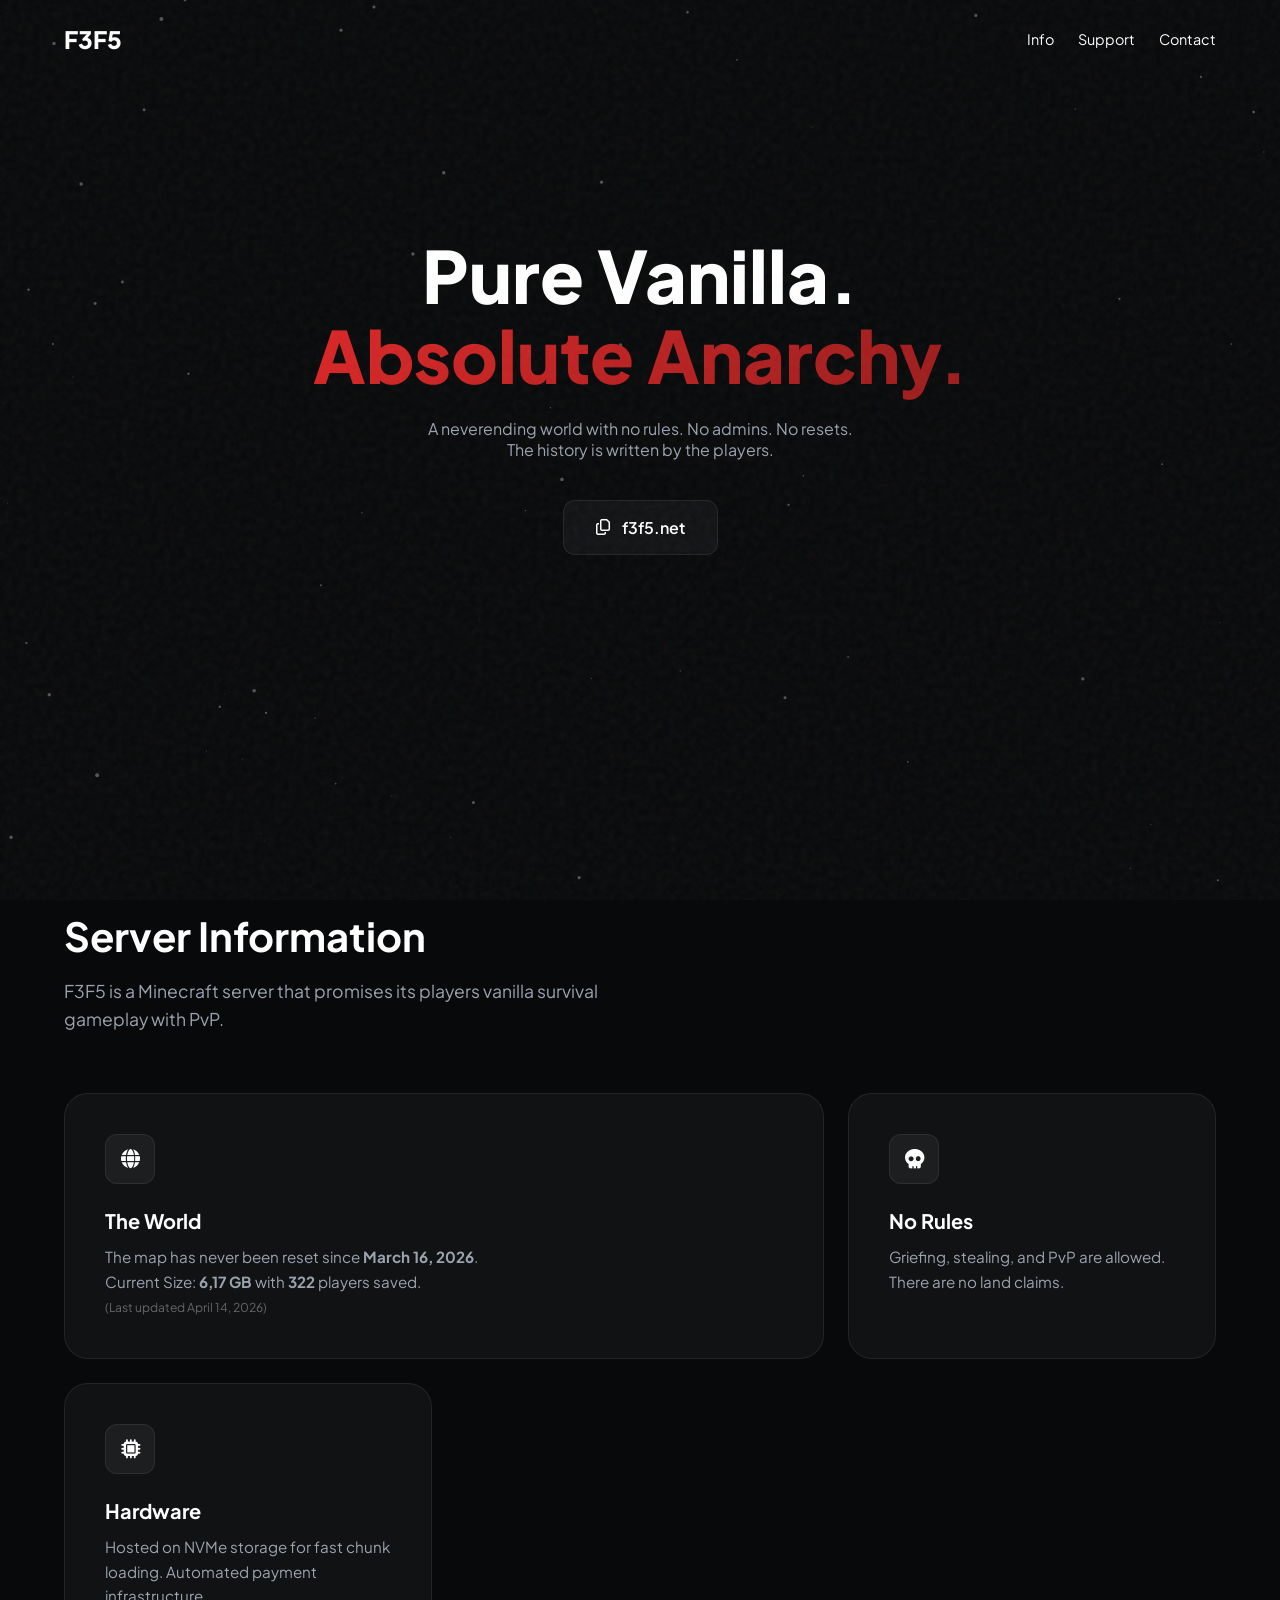
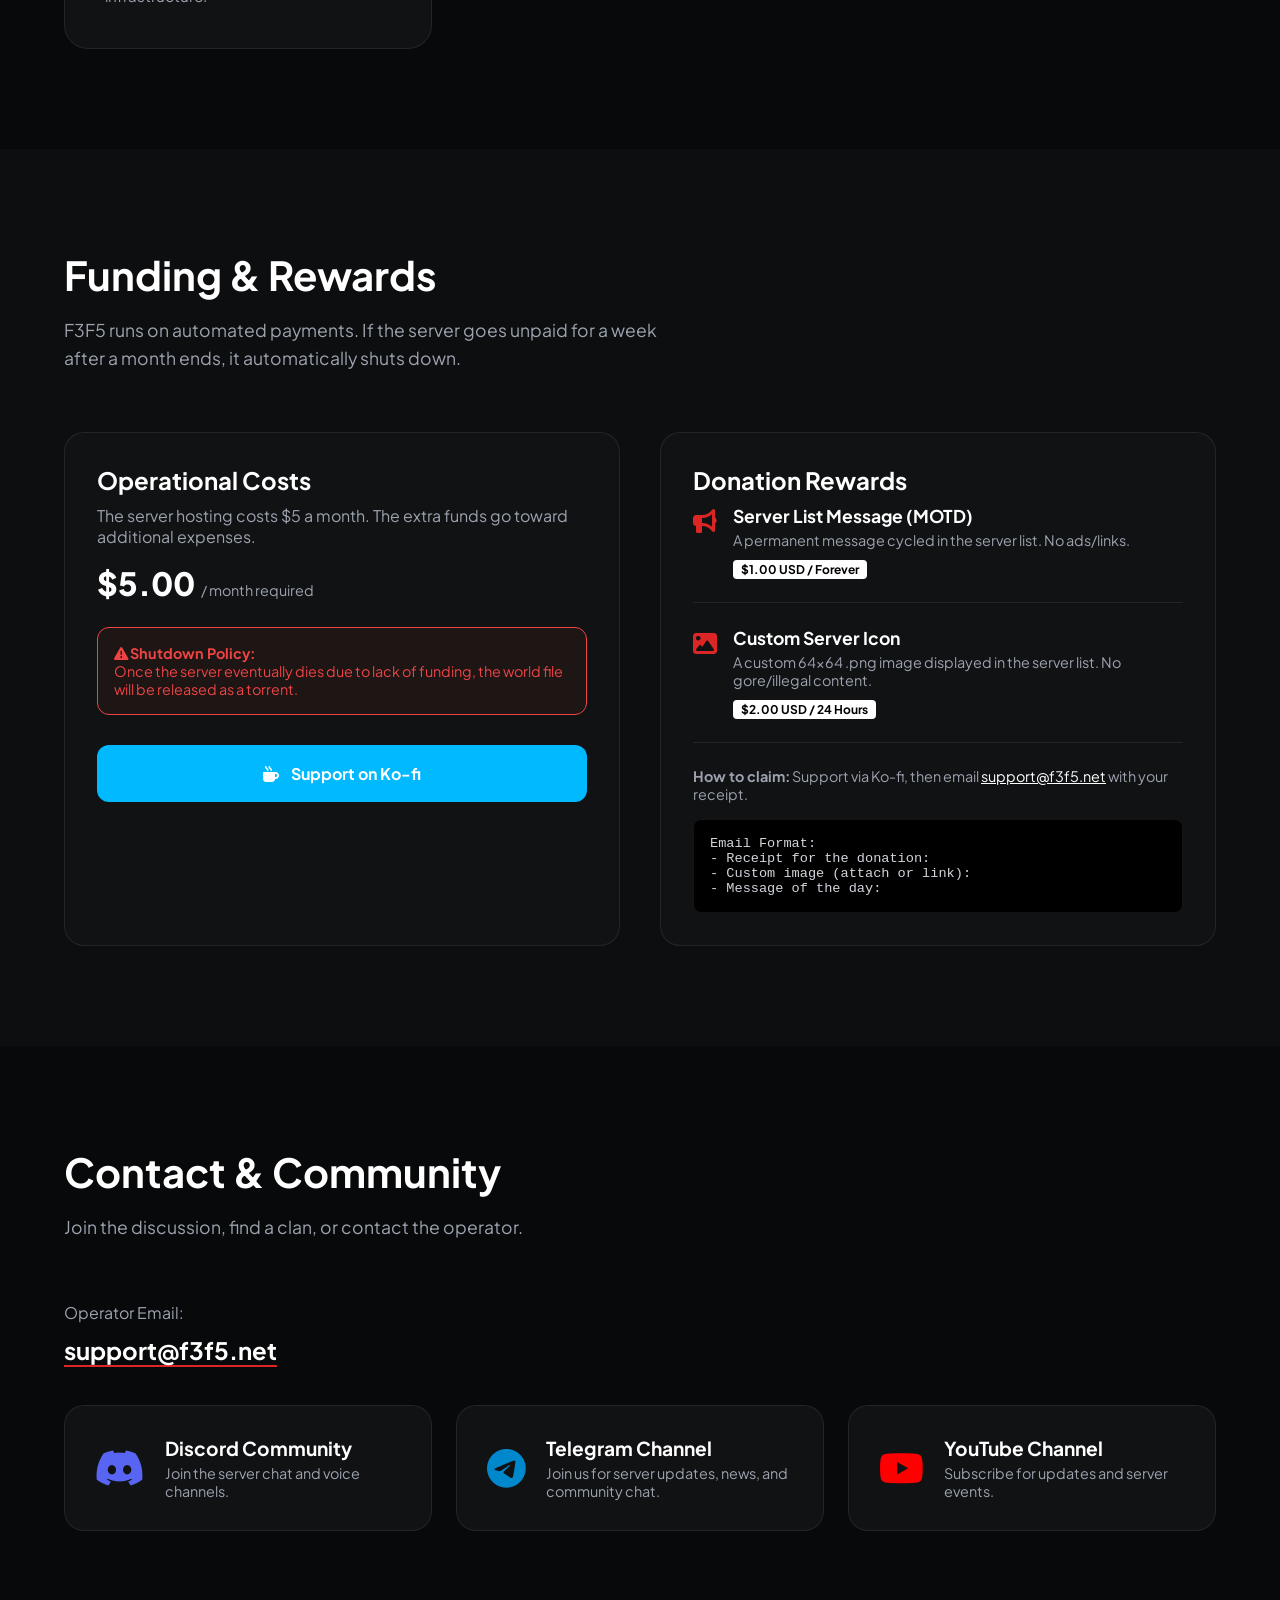
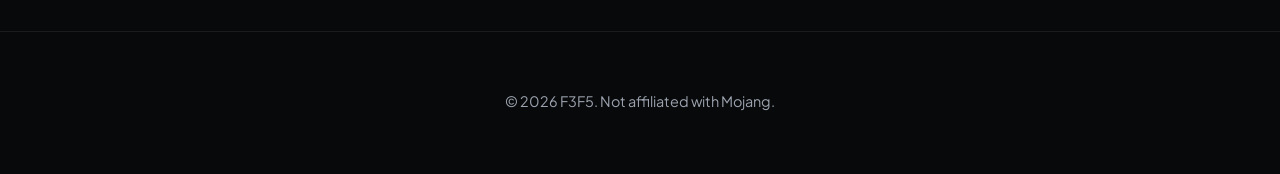
==== commit 8f98f3e2: "Telegram not yet" ====
--- a/index.html
+++ b/index.html
@@ -229,7 +229,7 @@
                     </div>
                 </a>
 
-                <a href="https://t.me/f3f5_net" target="_blank" class="social-card telegram" data-aos="fade-up" data-aos-delay="300" rel="noopener">
+                <a href="/discord.html" target="_blank" class="social-card telegram" data-aos="fade-up" data-aos-delay="300" rel="noopener">
                     <i class="fa-brands fa-telegram"></i>
                         <div class="social-info">
                         <h3>Telegram Channel</h3>
--- a/assets/css/style.css
+++ b/assets/css/style.css
@@ -82,9 +82,9 @@
     position: absolute;
     top: 0; left: 0; right: 0; bottom: 0;
     background: radial-gradient(
-        800px circle at var(--mouse-x) var(--mouse-y), 
-        var(--spotlight-color), 
-        transparent 40%
+            800px circle at var(--mouse-x) var(--mouse-y),
+            var(--spotlight-color),
+            transparent 40%
     );
     z-index: 0; opacity: 0; transition: opacity 0.5s; pointer-events: none;
 }
@@ -127,8 +127,7 @@
 .hero h1 {
     font-size: 4.5rem; font-weight: 800; line-height: 1.1; margin-bottom: 24px;
     letter-spacing: 0;
-    background: linear-gradient(to bottom, #fff 40%, #7f1d1d 100%);
-    -webkit-background-clip: text; -webkit-text-fill-color: transparent;
+    color: #fff;
 }
 .hero-desc { max-width: 600px; margin: 0 auto 40px auto; color: var(--text-muted); }
 
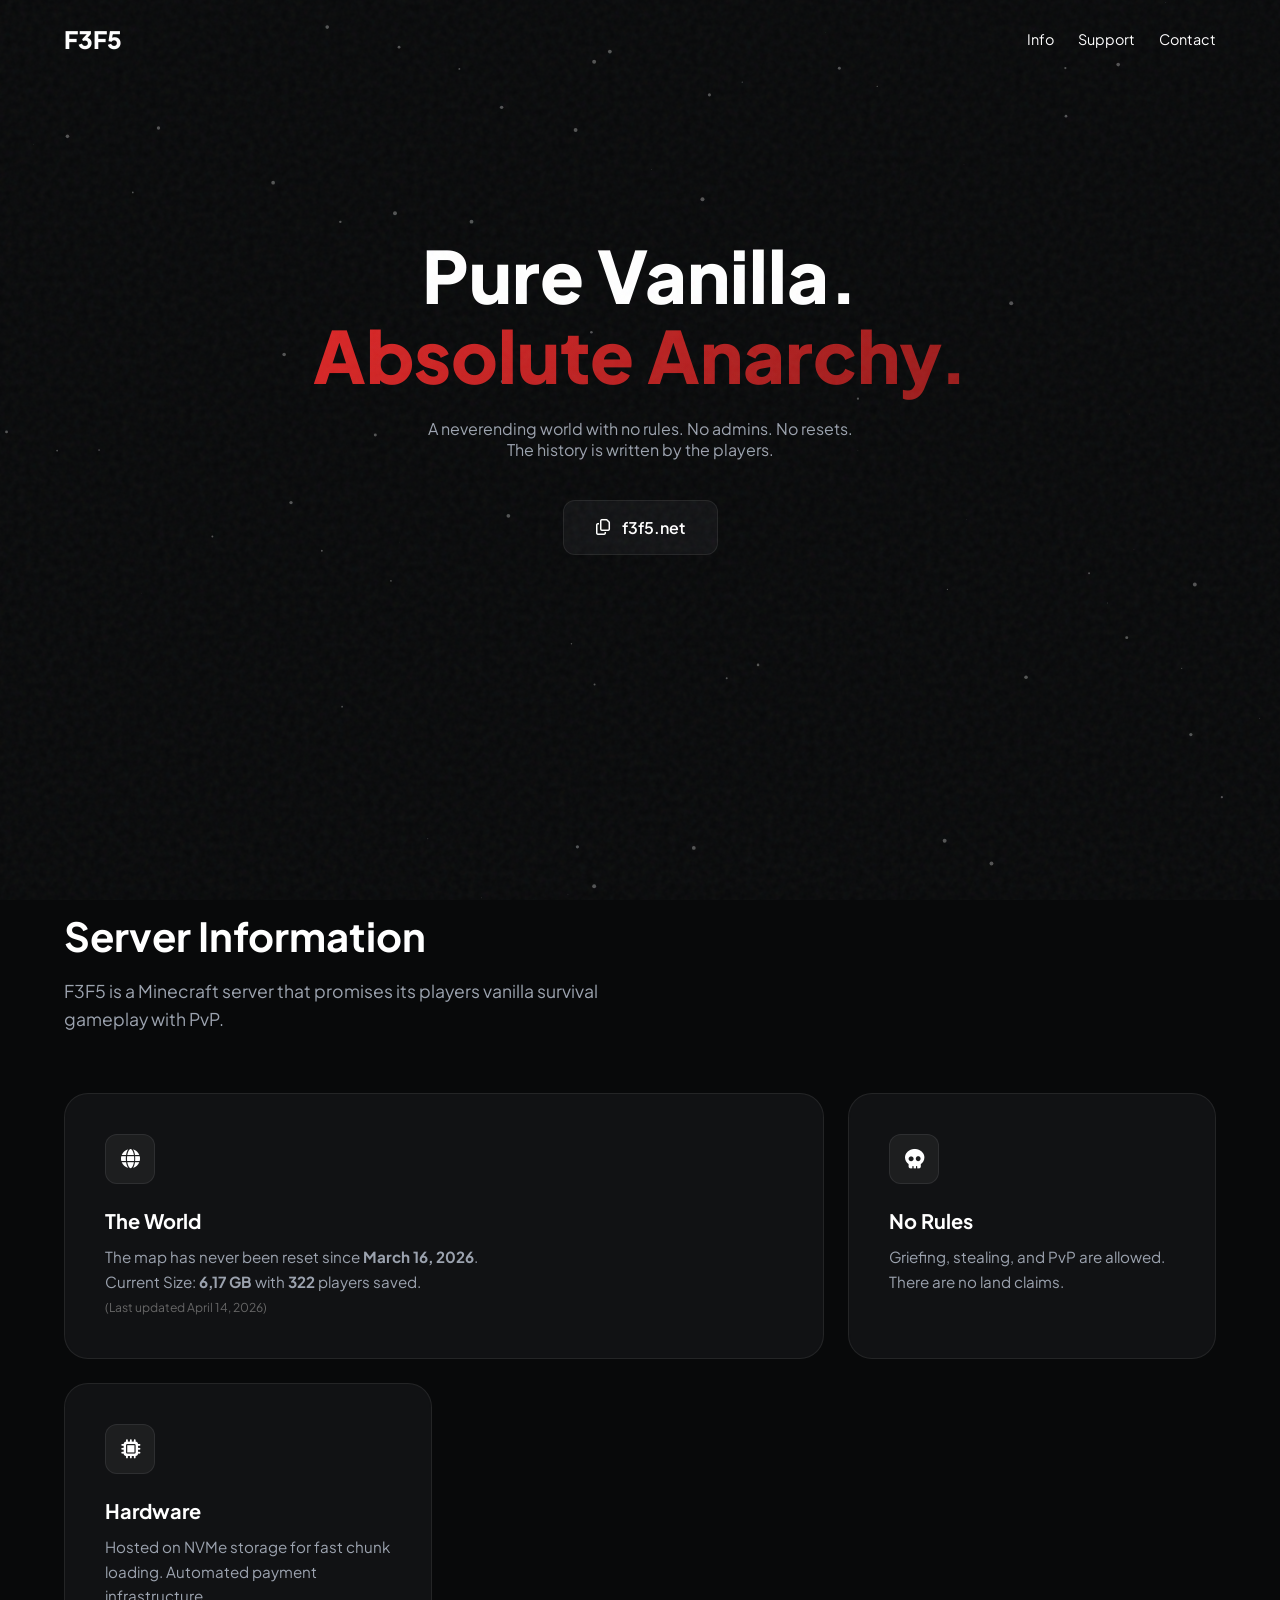
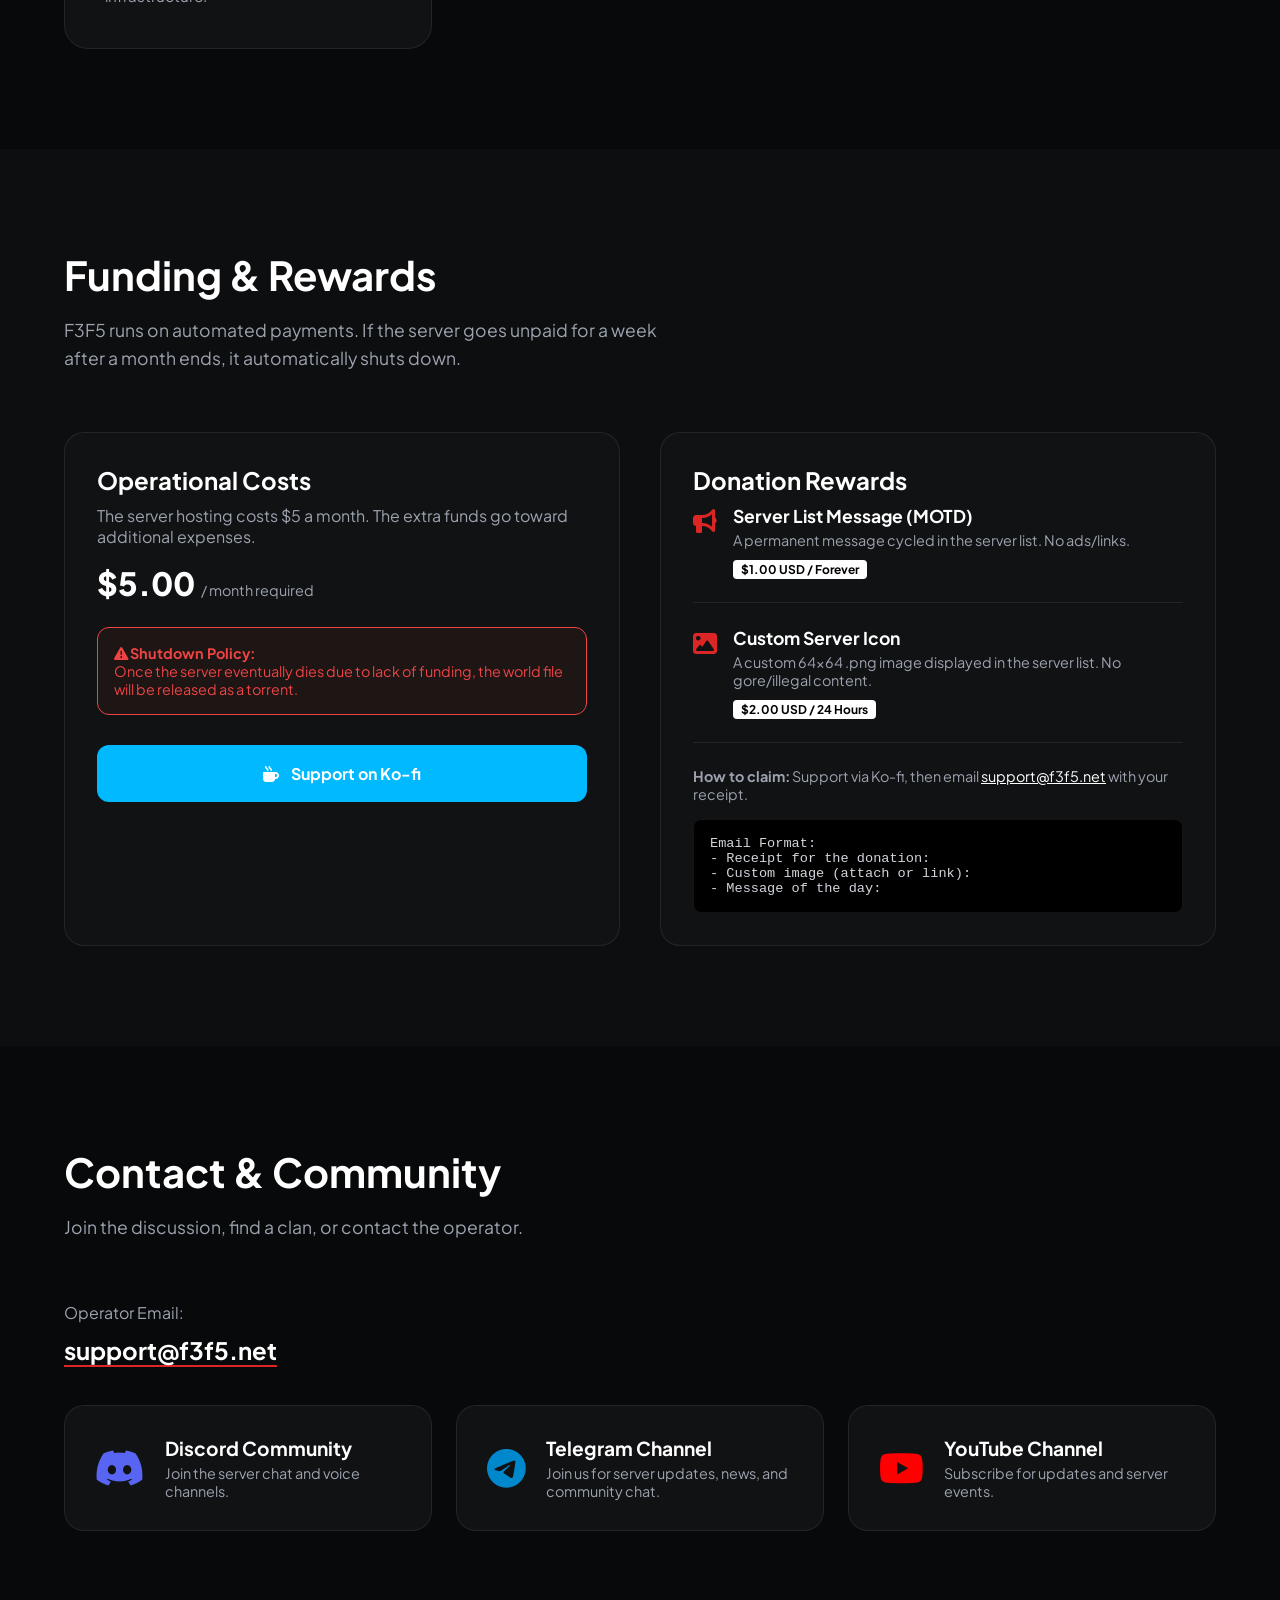
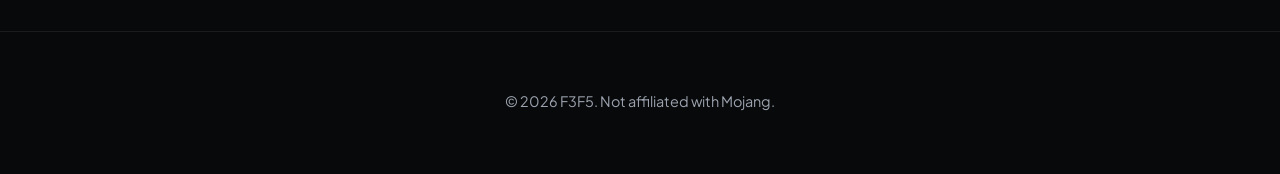
==== commit 36a9415c: "Fix favicon" ====
--- a/index.html
+++ b/index.html
@@ -25,7 +25,6 @@
 
     <!-- FAVICON -->
     <link rel="icon" type="image/png" href="/favicon-96x96.png" sizes="96x96" />
-    <link rel="icon" type="image/png" href="/favicon-96x96.png" sizes="96x96" />
     <link rel="icon" type="image/svg+xml" href="/favicon.svg" />
     <link rel="shortcut icon" href="/favicon.ico" />
     <link rel="apple-touch-icon" sizes="180x180" href="/apple-touch-icon.png" />
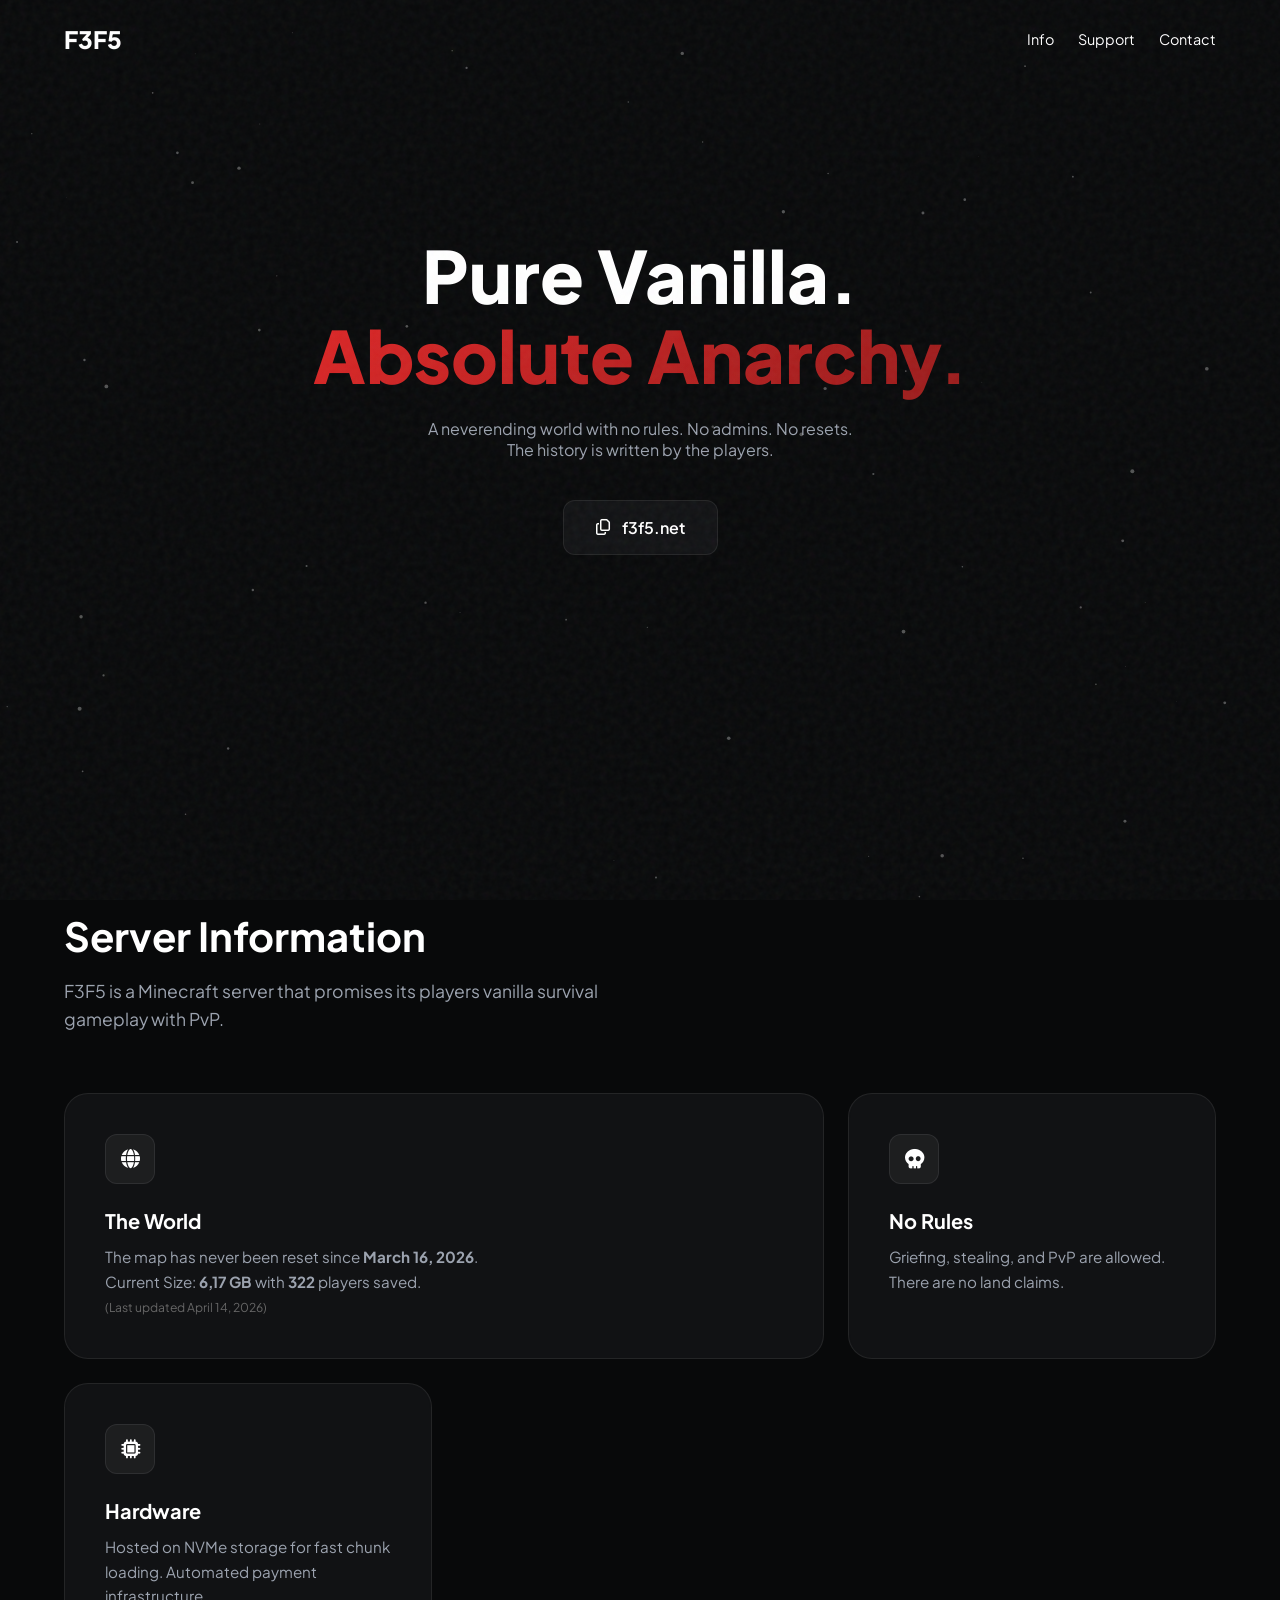
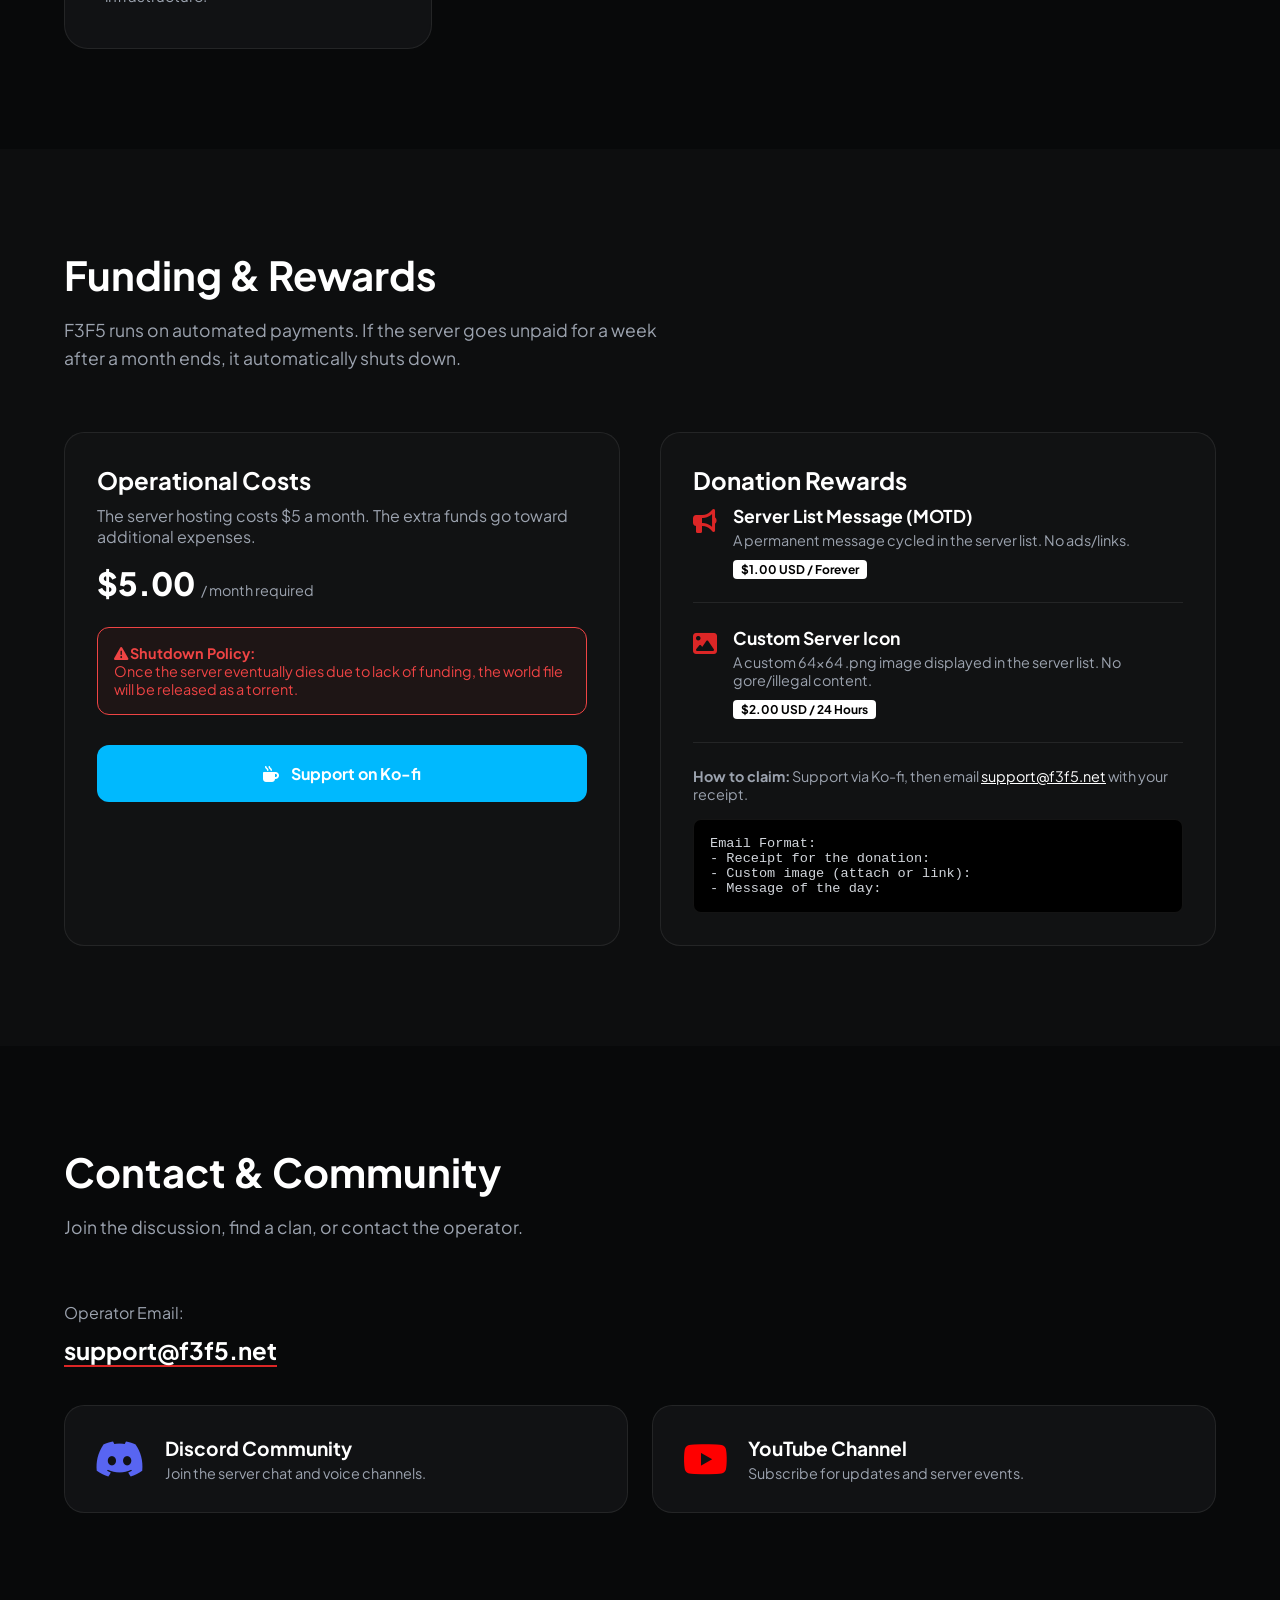
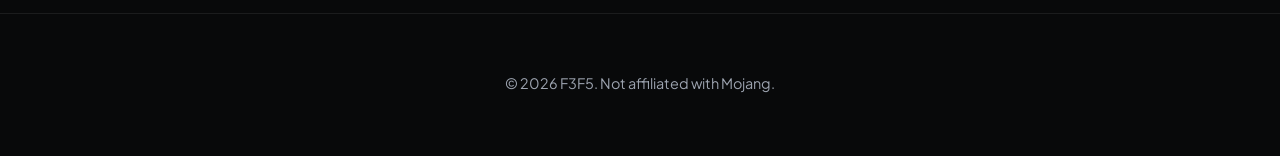
==== commit e9628e00: "Update index.html" ====
--- a/index.html
+++ b/index.html
@@ -228,14 +228,6 @@
                     </div>
                 </a>
 
-                <a href="/discord.html" target="_blank" class="social-card telegram" data-aos="fade-up" data-aos-delay="300" rel="noopener">
-                    <i class="fa-brands fa-telegram"></i>
-                        <div class="social-info">
-                        <h3>Telegram Channel</h3>
-                        <p>Join us for server updates, news, and community chat.</p>
-                    </div>
-                </a>
-
                 <a href="https://www.youtube.com/@mishacantstream" target="_blank" class="social-card youtube" data-aos="fade-up" data-aos-delay="200" rel="noopener">
                     <i class="fa-brands fa-youtube"></i>
                     <div class="social-info">
